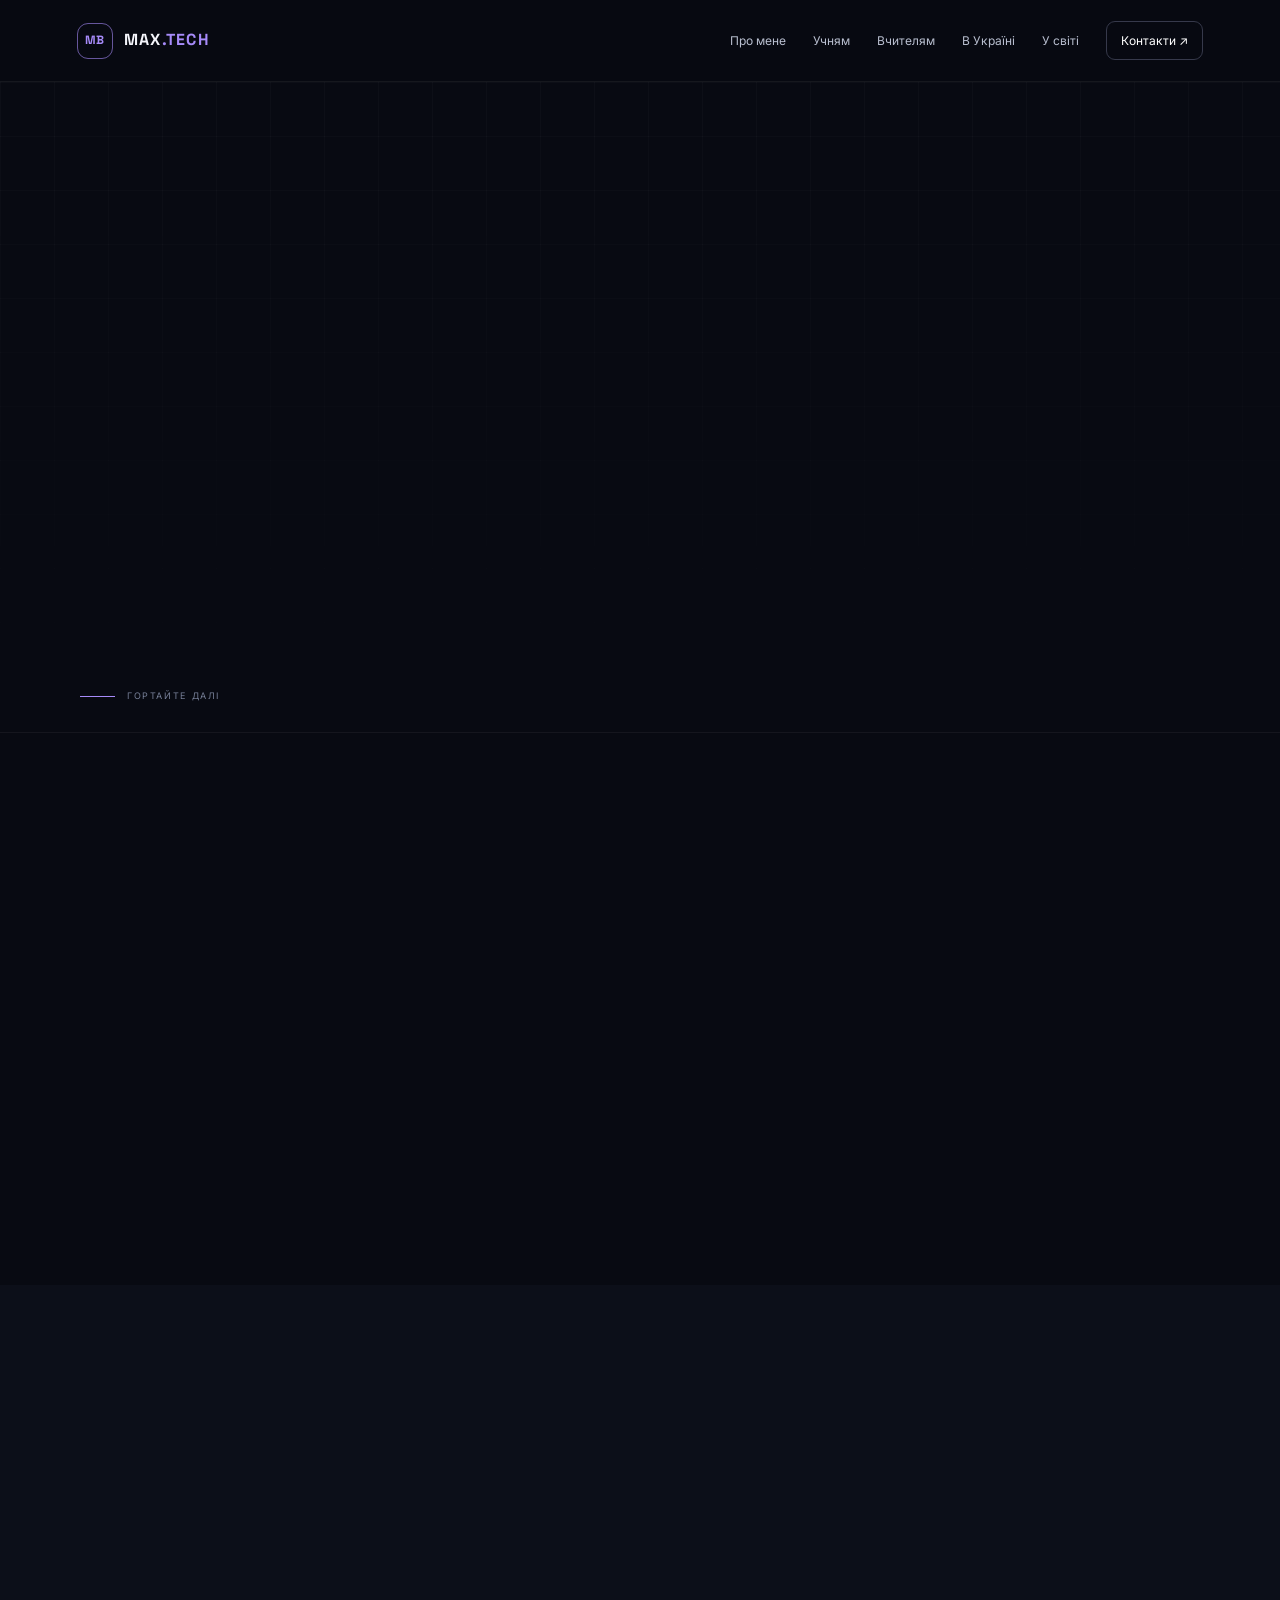
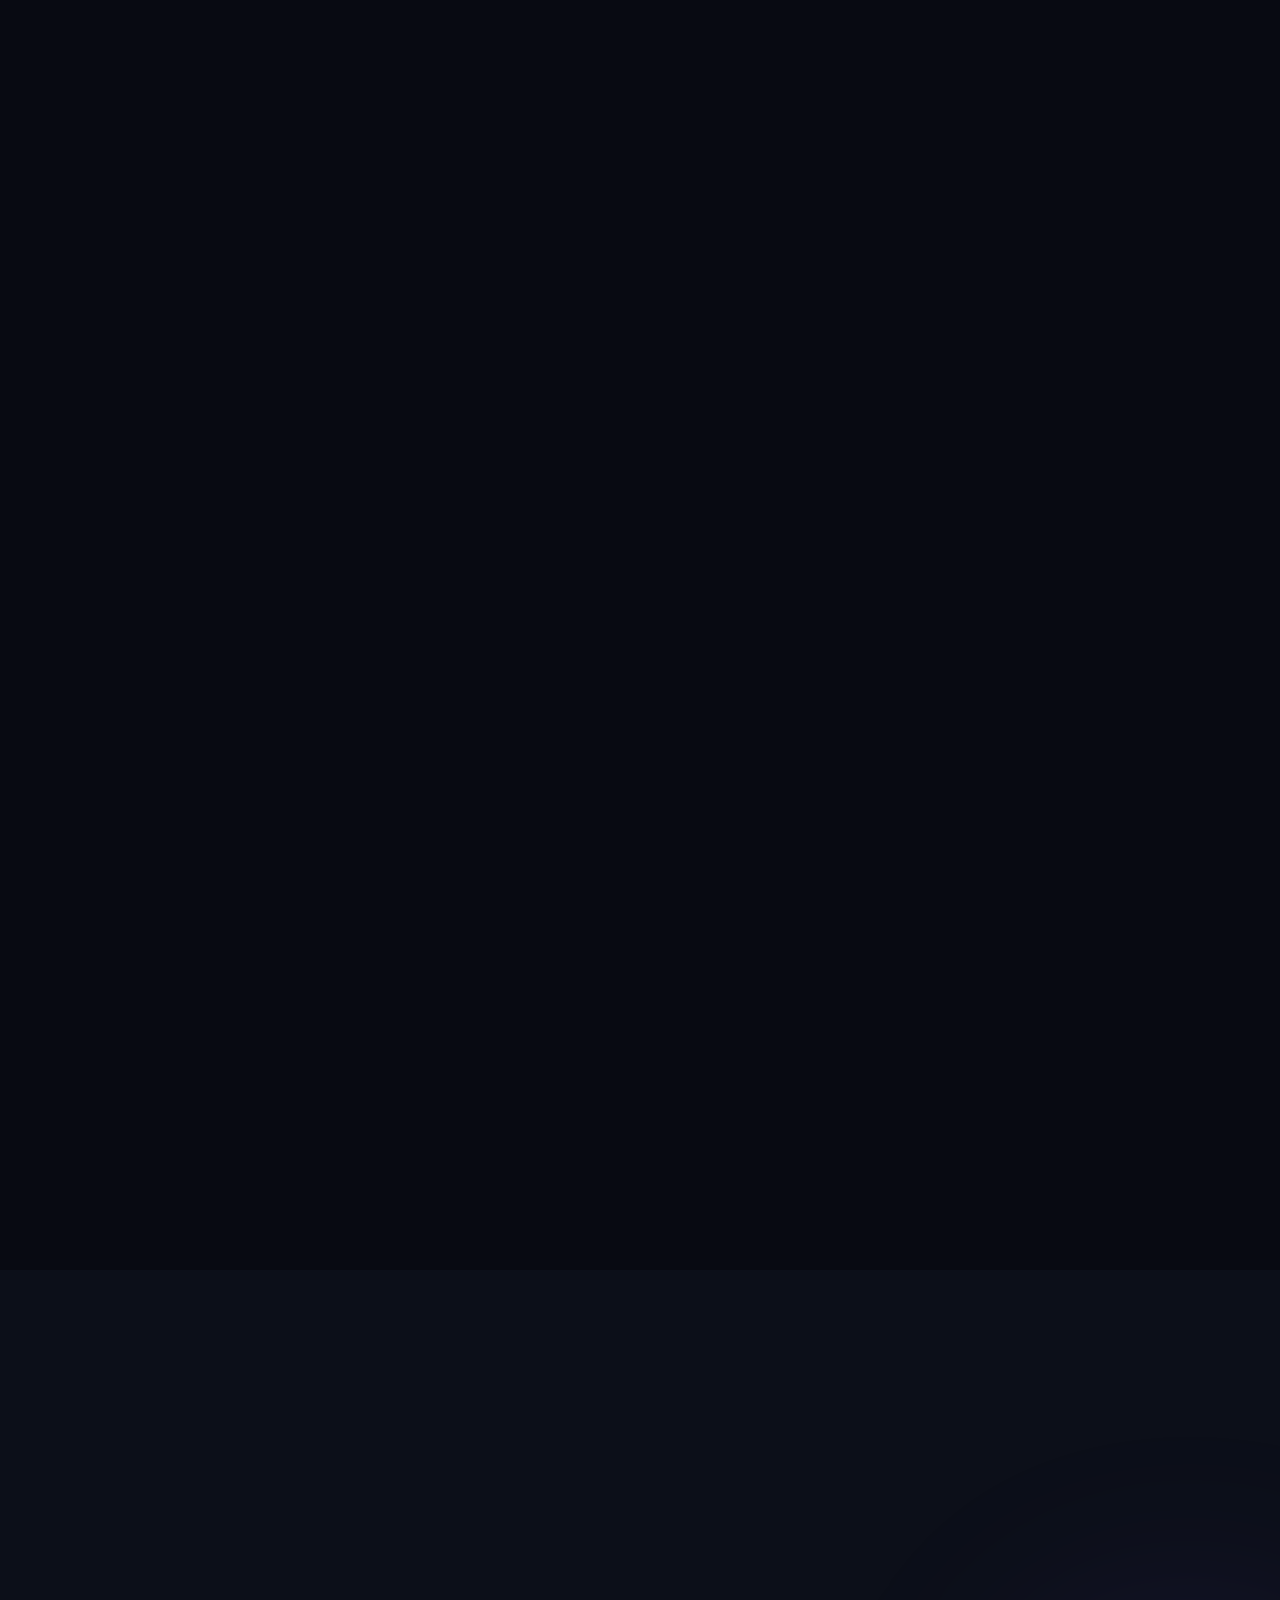
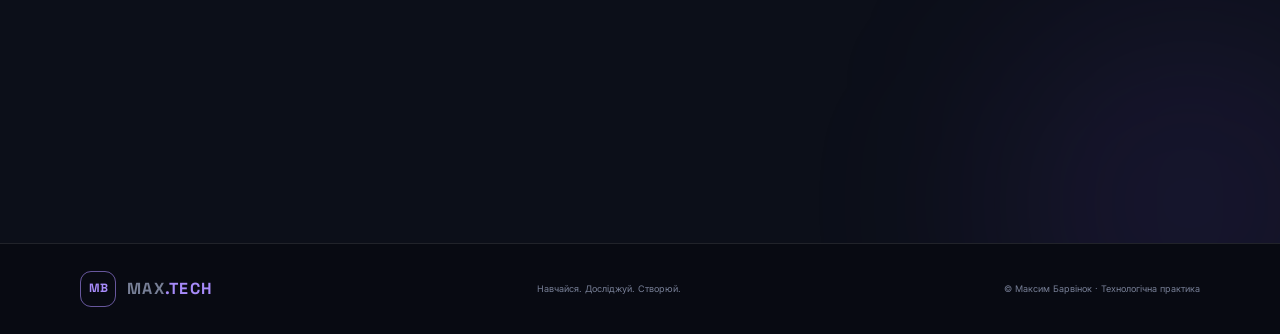
==== index.html @ 7bad707a "Add files via upload" ====
<!DOCTYPE html>
<html lang="uk">
<head>
  <meta charset="UTF-8">
  <meta name="viewport" content="width=device-width, initial-scale=1.0">
  <meta name="description" content="Освітній сайт Максима Барвінка — професійна освіта та комп'ютерні технології.">
  <title>Максим Барвінок — цифровий простір</title>
  <link rel="preconnect" href="https://fonts.googleapis.com">
  <link rel="preconnect" href="https://fonts.gstatic.com" crossorigin>
  <link href="https://fonts.googleapis.com/css2?family=Inter:wght@400;500;600;700;800&family=Space+Grotesk:wght@400;500;600;700&display=swap" rel="stylesheet">
  <link rel="stylesheet" href="style.css">
</head>
<body>
  <div class="progress" id="progress"></div>
  <header class="header">
    <a class="brand" href="#home" aria-label="На головну"><span class="brand-mark">MB</span><span>MAX<span class="accent">.TECH</span></span></a>
    <button class="menu-toggle" id="menuToggle" aria-label="Відкрити меню" aria-expanded="false"><span></span><span></span><span></span></button>
    <nav class="nav" id="nav">
      <a href="#about">Про мене</a><a href="#students">Учням</a><a href="#teachers">Вчителям</a><a href="#ukraine">В Україні</a><a href="#world">У світі</a><a href="#contacts" class="nav-cta">Контакти ↗</a>
    </nav>
  </header>

  <main>
    <section class="hero section" id="home">
      <div class="hero-grid"></div>
      <div class="hero-copy reveal">
        <div class="eyebrow"><span class="status-dot"></span> ОСВІТА · ТЕХНОЛОГІЇ · МАЙБУТНЄ</div>
        <h1>Привіт, я<br><span class="gradient-text">Максим Барвінок.</span></h1>
        <p class="hero-lead">Досліджую цифровий світ, комп’ютерні технології та можливості, які відкриває сучасна освіта.</p>
        <div class="hero-actions"><a class="button button-primary" href="#about">Познайомитись <span>↘</span></a><a class="button button-ghost" href="#resources">Освітні ресурси <span>↗</span></a></div>
        <div class="hero-meta"><span><b>01</b> Освітній простір</span><span><b>02</b> Технологічна практика</span></div>
      </div>
      <div class="hero-art reveal">
        <div class="orbit orbit-one"></div><div class="orbit orbit-two"></div>
        <div class="tech-card main-card"><div class="window-dots"><i></i><i></i><i></i><span>digital_world.exe</span></div><div class="code-lines"><p><span class="code-purple">const</span> future = {</p><p class="indent"><span class="code-blue">knowledge</span>: <span class="code-green">"always learning"</span>,</p><p class="indent"><span class="code-blue">creativity</span>: <span class="code-orange">true</span>,</p><p class="indent"><span class="code-blue">possibilities</span>: <span class="code-green">"unlimited"</span></p><p>};</p><p class="code-comment">// keep exploring_</p></div><div class="card-bottom"><span class="pulse"></span> SYSTEM ONLINE <span>v.2026</span></div></div>
        <div class="float-chip chip-top">⌘ <span>CREATE</span></div><div class="float-chip chip-bottom">0101 <span>LEARN</span></div><div class="glow-ball"></div>
      </div>
      <a class="scroll-note" href="#about"><span class="scroll-line"></span> ГОРТАЙТЕ ДАЛІ</a>
    </section>

    <section class="section about-section" id="about">
      <div class="section-label reveal"><span>01 / ПРО МЕНЕ</span><span class="label-line"></span></div>
      <div class="about-layout">
        <div class="about-title reveal"><h2>Технології — це<br><span class="muted">інструмент змін.</span></h2><p class="large-copy">Мене цікавить, як цифрові рішення допомагають людям навчатися, працювати та створювати нове.</p></div>
        <div class="about-content reveal"><p>Вітаю на моєму освітньому сайті! Я Максим Барвінок, студент напряму професійної освіти у сфері комп’ютерних технологій. Цей сайт створено як навчальний проєкт для технологічної практики.</p><p>Тут зібрано корисні матеріали з інформатики, цифрової грамотності, програмування та використання технологій в освіті. Сайт також є майданчиком для дослідження сучасних цифрових інструментів.</p>
          <div class="info-grid"><div class="info-box"><span class="info-icon">⌘</span><div><b>Напрям</b><small>Комп’ютерні технології</small></div></div><div class="info-box"><span class="info-icon">↗</span><div><b>Мета</b><small>Навчатися й ділитися знаннями</small></div></div></div>
        </div>
      </div>
    </section>

    <section class="section resources-section" id="students">
      <div class="section-label reveal"><span>02 / УЧНЯМ</span><span class="label-line"></span></div>
      <div class="section-heading reveal"><div><h2>Навчайся <span class="gradient-text">розумніше.</span></h2><p>Добірка напрямів, з яких варто почати знайомство з цифровим світом.</p></div><span class="section-index">LEARN / 01</span></div>
      <div class="card-grid">
        <article class="resource-card reveal"><div class="card-icon purple">⌨</div><span class="card-number">01</span><h3>Основи програмування</h3><p>Алгоритми, логіка та перші кроки у створенні програм. Почни з базових понять і практичних задач.</p><a href="https://scratch.mit.edu/" target="_blank" rel="noopener">Спробувати Scratch <span>↗</span></a></article>
        <article class="resource-card reveal"><div class="card-icon blue">◈</div><span class="card-number">02</span><h3>Цифрова грамотність</h3><p>Безпечна робота в інтернеті, пошук інформації, хмарні сервіси та відповідальне використання даних.</p><a href="https://www.digitalliteracy.gov/" target="_blank" rel="noopener">Вивчати основи <span>↗</span></a></article>
        <article class="resource-card reveal"><div class="card-icon green">▧</div><span class="card-number">03</span><h3>Веброзробка</h3><p>Створюй власні сторінки за допомогою HTML, CSS і JavaScript — від першого макета до інтерактивності.</p><a href="https://developer.mozilla.org/uk/docs/Learn" target="_blank" rel="noopener">Навчатися вебу <span>↗</span></a></article>
      </div>
    </section>

    <section class="section teacher-section" id="teachers">
      <div class="section-label reveal"><span>03 / ВЧИТЕЛЯМ</span><span class="label-line"></span></div>
      <div class="teacher-layout">
        <div class="teacher-copy reveal"><h2>Освіта, що<br><span class="gradient-text">надихає.</span></h2><p>Цифрові інструменти можуть зробити навчання наочнішим, інтерактивнішим і ближчим до потреб сучасних учнів.</p><a class="text-link" href="#resources">Перейти до ресурсів <span>↘</span></a></div>
        <div class="teacher-list reveal"><a class="teacher-item" href="https://classroom.google.com/" target="_blank" rel="noopener"><span class="list-symbol">01</span><span><b>Організація навчання</b><small>Цифрові класи, завдання та зворотний зв’язок</small></span><span class="arrow">↗</span></a><a class="teacher-item" href="https://wordwall.net/" target="_blank" rel="noopener"><span class="list-symbol">02</span><span><b>Інтерактивні вправи</b><small>Навчальні ігри, тести й повторення матеріалу</small></span><span class="arrow">↗</span></a><a class="teacher-item" href="https://www.canva.com/education/" target="_blank" rel="noopener"><span class="list-symbol">03</span><span><b>Візуальні матеріали</b><small>Презентації, схеми та навчальні плакати</small></span><span class="arrow">↗</span></a><a class="teacher-item" href="https://learningapps.org/" target="_blank" rel="noopener"><span class="list-symbol">04</span><span><b>Навчальні модулі</b><small>Конструктор інтерактивних завдань</small></span><span class="arrow">↗</span></a></div>
      </div>
    </section>

    <section class="section split-section" id="ukraine">
      <div class="section-label reveal"><span>04 / В УКРАЇНІ</span><span class="label-line"></span></div>
      <div class="split-layout"><div class="split-heading reveal"><span class="mini-tag">DIGITAL UKRAINE</span><h2>Українська освіта<br>у цифрову <span class="gradient-text">епоху.</span></h2></div><div class="split-copy reveal"><p>В Україні розвиваються цифрові освітні сервіси, онлайн-навчання та відкриті ресурси. Вони допомагають учням і вчителям отримувати знання незалежно від місця перебування.</p><a class="resource-link" href="https://osvita.diia.gov.ua/" target="_blank" rel="noopener"><span class="resource-link-icon">UA</span><span><b>Дія.Освіта</b><small>Безоплатні освітні серіали та курси</small></span><span class="arrow">↗</span></a><a class="resource-link" href="https://lms.e-school.net.ua/" target="_blank" rel="noopener"><span class="resource-link-icon">◎</span><span><b>Всеукраїнська школа онлайн</b><small>Навчальні матеріали для школярів</small></span><span class="arrow">↗</span></a></div></div>
    </section>

    <section class="section world-section" id="world">
      <div class="section-label reveal"><span>05 / У СВІТІ</span><span class="label-line"></span></div>
      <div class="section-heading reveal"><div><h2>Знання не мають <span class="gradient-text">кордонів.</span></h2><p>Міжнародні платформи для самостійного навчання й розвитку цифрових навичок.</p></div><span class="section-index">GLOBAL / 02</span></div>
      <div class="world-grid">
        <a class="world-card reveal" href="https://www.khanacademy.org/" target="_blank" rel="noopener"><span class="world-symbol">K</span><span class="world-type">ОСВІТНЯ ПЛАТФОРМА</span><h3>Khan Academy</h3><p>Безоплатні уроки з математики, природничих наук та інших дисциплін.</p><span class="world-arrow">↗</span></a>
        <a class="world-card reveal" href="https://www.freecodecamp.org/" target="_blank" rel="noopener"><span class="world-symbol">⌘</span><span class="world-type">ПРОГРАМУВАННЯ</span><h3>freeCodeCamp</h3><p>Практичні курси з веброзробки, програмування та роботи з даними.</p><span class="world-arrow">↗</span></a>
        <a class="world-card reveal" href="https://www.coursera.org/" target="_blank" rel="noopener"><span class="world-symbol">C</span><span class="world-type">ОНЛАЙН-КУРСИ</span><h3>Coursera</h3><p>Курси й навчальні програми від університетів та компаній.</p><span class="world-arrow">↗</span></a>
      </div>
    </section>

    <section class="section resources-extra" id="resources">
      <div class="section-label reveal"><span>06 / КОРИСНЕ</span><span class="label-line"></span></div>
      <div class="resource-banner reveal"><div><span class="mini-tag">YOUR NEXT STEP</span><h2>Найкращий час<br>навчитися нового — <span class="gradient-text">зараз.</span></h2><p>Обери ресурс, постав собі невелику мету й рухайся вперед крок за кроком.</p></div><div class="banner-orb"><span>∞</span></div></div>
      <div class="facts-row reveal"><div><span class="fact-big">01</span><p>Починай із малого: регулярна практика важливіша за ідеальний старт.</p></div><div><span class="fact-big">02</span><p>Перевіряй джерела інформації та дбай про безпеку своїх даних.</p></div><div><span class="fact-big">03</span><p>Створюй власні проєкти — так знання перетворюються на навички.</p></div></div>
    </section>

    <section class="contact-section section" id="contacts">
      <div class="contact-glow"></div><div class="section-label reveal"><span>07 / КОНТАКТИ</span><span class="label-line"></span></div>
      <div class="contact-layout reveal"><div><span class="mini-tag">LET'S CONNECT</span><h2>Є ідея?<br><span class="gradient-text">Почнімо.</span></h2><p>Цей сайт створено в межах технологічної практики як приклад освітнього цифрового проєкту.</p></div><div class="contact-panel"><span class="contact-avatar">MB</span><div><small>АВТОР САЙТУ</small><h3>Максим Барвінок</h3><p>Професійна освіта<br>(комп’ютерні технології)</p></div><a class="email-link" href="mailto:example@email.com">Написати автору ↗</a><small class="placeholder-note">Перед публікацією заміни example@email.com на свою пошту або прибери посилання.</small></div></div>
    </section>
  </main>

  <footer class="footer"><a class="brand" href="#home"><span class="brand-mark">MB</span><span>MAX<span class="accent">.TECH</span></span></a><p>Навчайся. Досліджуй. Створюй.</p><span>© <span id="year"></span> Максим Барвінок · Технологічна практика</span></footer>
  <button class="to-top" id="toTop" aria-label="На початок сторінки">↑</button>
  <script src="script.js"></script>
</body>
</html>
---- style.css ----
/* MAX.TECH — стилі освітнього сайту */
:root{--bg:#080a12;--panel:#10131f;--panel2:#141827;--text:#f4f5fb;--muted:#9ba2b8;--line:rgba(255,255,255,.1);--purple:#a78bfa;--blue:#67b7ff;--green:#73e4bf;--font:'Inter',sans-serif;--display:'Space Grotesk',sans-serif}
*{box-sizing:border-box}html{scroll-behavior:smooth;scroll-padding-top:90px}body{margin:0;background:var(--bg);color:var(--text);font-family:var(--font);line-height:1.65;overflow-x:hidden}a{color:inherit;text-decoration:none}button{font:inherit}.progress{height:3px;position:fixed;top:0;left:0;width:0;background:linear-gradient(90deg,var(--purple),var(--blue),var(--green));z-index:1000}.header{height:82px;position:sticky;top:0;z-index:100;background:rgba(8,10,18,.82);backdrop-filter:blur(18px);border-bottom:1px solid rgba(255,255,255,.06);display:flex;align-items:center;justify-content:space-between;padding:0 max(calc((100vw - 1180px)/2),6%)}.brand{display:flex;align-items:center;gap:11px;font-family:var(--display);font-size:16px;font-weight:700;letter-spacing:.08em}.brand-mark{display:grid;place-items:center;width:36px;height:36px;border:1px solid rgba(167,139,250,.6);border-radius:11px;color:var(--purple);font-size:12px;letter-spacing:0}.accent{color:var(--purple)}.nav{display:flex;align-items:center;gap:27px}.nav a{font-size:12px;color:#b9bfd0;transition:color .2s}.nav a:hover,.text-link:hover{color:var(--purple)}.nav .nav-cta{color:#fff;border:1px solid #36394b;border-radius:9px;padding:9px 14px}.menu-toggle{display:none;background:none;border:0}.section{position:relative;padding:112px max(calc((100vw - 1120px)/2),6%)}.hero{min-height:650px;display:grid;grid-template-columns:1.08fr .92fr;align-items:center;gap:35px;padding-top:90px;padding-bottom:105px;overflow:hidden}.hero-grid{position:absolute;inset:0;pointer-events:none;background-image:linear-gradient(rgba(255,255,255,.025) 1px,transparent 1px),linear-gradient(90deg,rgba(255,255,255,.025) 1px,transparent 1px);background-size:54px 54px;mask-image:linear-gradient(to bottom,black,transparent 95%)}.hero-copy,.hero-art{position:relative;z-index:1}.eyebrow,.mini-tag{font-size:10px;letter-spacing:.16em;font-weight:700;color:#b7a5ff}.eyebrow{display:flex;align-items:center;gap:10px}.status-dot,.pulse{width:7px;height:7px;border-radius:50%;background:var(--green);box-shadow:0 0 14px #73e4bf;display:inline-block}.hero h1{font-family:var(--display);font-size:clamp(42px,5.1vw,69px);letter-spacing:-.055em;line-height:1.08;margin:24px 0}.gradient-text{background:linear-gradient(100deg,#c4b5fd 5%,#80c9ff 57%,#7ce9c2);-webkit-background-clip:text;background-clip:text;color:transparent}.hero-lead{max-width:520px;color:var(--muted);font-size:16px;line-height:1.9}.hero-actions{display:flex;gap:12px;flex-wrap:wrap;margin-top:30px}.button{display:inline-flex;gap:20px;align-items:center;padding:13px 17px;border-radius:10px;font-size:12px;font-weight:700;transition:transform .25s,background .25s}.button:hover{transform:translateY(-3px)}.button-primary{background:#b5a1ff;color:#0c0d16}.button-ghost{border:1px solid #33384b;color:#e4e6f0}.hero-meta{display:flex;gap:26px;margin-top:48px;color:#858da4;font-size:10px;letter-spacing:.04em}.hero-meta b{color:#fff;margin-right:8px}.hero-art{height:400px;display:grid;place-items:center}.orbit{position:absolute;border:1px solid rgba(167,139,250,.16);border-radius:50%;aspect-ratio:1;animation:rotate 28s linear infinite}.orbit-one{width:370px}.orbit-two{width:285px;border-color:rgba(103,183,255,.2);animation-direction:reverse}.orbit:before{content:"";position:absolute;top:14%;left:10px;width:7px;height:7px;border-radius:50%;background:var(--blue);box-shadow:0 0 18px var(--blue)}.main-card{width:min(100%,380px);background:rgba(16,19,31,.94);border:1px solid #303349;border-radius:15px;box-shadow:0 25px 90px #0009;position:relative;z-index:2;overflow:hidden;transform:rotate(-2deg);animation:float 6s ease-in-out infinite}.window-dots{height:43px;display:flex;align-items:center;gap:6px;padding:0 15px;border-bottom:1px solid var(--line);color:#777f98;font-size:10px}.window-dots i{width:7px;height:7px;background:#ef798a;border-radius:50%}.window-dots i:nth-child(2){background:#eec16d}.window-dots i:nth-child(3){background:#72d9ae}.window-dots span{margin-left:10px}.code-lines{padding:22px 25px 18px;font:12px/2 'Space Grotesk',monospace;color:#e4e7f4}.code-lines p{margin:0}.indent{padding-left:20px}.code-purple{color:#c4a5ff}.code-blue{color:#8cc9ff}.code-green{color:#7de7c3}.code-orange{color:#f5c27b}.code-comment{color:#6d7891!important;margin-top:10px!important}.card-bottom{border-top:1px solid var(--line);padding:12px 17px;color:#7e8ba5;font:9px 'Space Grotesk',monospace;letter-spacing:.12em;display:flex;align-items:center;gap:8px}.card-bottom span:last-child{margin-left:auto}.float-chip{position:absolute;z-index:3;background:#171b2b;border:1px solid #373c55;border-radius:10px;padding:11px 14px;font:12px 'Space Grotesk';box-shadow:0 15px 40px #0006;animation:float 5s ease-in-out infinite}.float-chip span{font-size:9px;color:#aab2ca;margin-left:5px;letter-spacing:.1em}.chip-top{top:45px;right:2px;color:var(--purple)}.chip-bottom{bottom:52px;left:2px;color:var(--green);animation-delay:-2s}.glow-ball{position:absolute;width:160px;height:160px;border-radius:50%;background:#7959ef30;filter:blur(65px)}.scroll-note{position:absolute;bottom:28px;left:max(calc((100vw - 1120px)/2),6%);font-size:9px;letter-spacing:.18em;color:#778098;display:flex;align-items:center;gap:12px}.scroll-line{height:1px;width:35px;background:var(--purple)}.section-label{display:flex;align-items:center;gap:18px;font:10px 'Space Grotesk';letter-spacing:.15em;color:#858da5;margin-bottom:48px}.label-line{height:1px;flex:1;background:var(--line)}.about-section{border-top:1px solid rgba(255,255,255,.05)}.about-layout{display:grid;grid-template-columns:1fr 1fr;gap:80px}.section h2{font:600 clamp(32px,4vw,49px)/1.18 var(--display);letter-spacing:-.045em;margin:0}.muted{color:#68718a}.large-copy{font-size:16px;color:#c0c5d5;max-width:410px;margin-top:27px;line-height:1.9}.about-content>p,.split-copy>p{font-size:13px;color:var(--muted);line-height:2;margin:0 0 17px}.info-grid{display:grid;grid-template-columns:1fr 1fr;gap:12px;margin-top:27px}.info-box{display:flex;align-items:center;gap:12px;padding:14px;background:var(--panel);border:1px solid var(--line);border-radius:12px}.info-icon{font-size:20px;color:var(--purple)}.info-box b,.info-box small{display:block}.info-box b{font-size:11px}.info-box small{font-size:9px;color:var(--muted);margin-top:4px}.resources-section{background:#0c0f19}.section-heading{display:flex;align-items:end;justify-content:space-between;gap:25px;margin-bottom:37px}.section-heading p{color:var(--muted);font-size:13px;margin:15px 0 0}.section-index{font:10px 'Space Grotesk';letter-spacing:.12em;color:#727c96;padding-bottom:7px}.card-grid{display:grid;grid-template-columns:repeat(3,1fr);gap:15px}.resource-card{position:relative;min-height:280px;padding:25px 23px;background:linear-gradient(145deg,#141827,#0f121d);border:1px solid #242a3d;border-radius:15px;transition:transform .3s,border-color .3s;overflow:hidden}.resource-card:hover,.world-card:hover{transform:translateY(-6px);border-color:#6654a5}.card-icon{width:42px;height:42px;border-radius:12px;display:grid;place-items:center;font-size:21px;background:#a78bfa19}.card-icon.purple{color:var(--purple)}.card-icon.blue{color:var(--blue);background:#67b7ff17}.card-icon.green{color:var(--green);background:#73e4bf17}.card-number{position:absolute;top:31px;right:23px;font:10px 'Space Grotesk';color:#59627a}.resource-card h3{font:600 17px var(--display);margin:27px 0 10px}.resource-card p,.world-card p{color:var(--muted);font-size:11px;line-height:1.9}.resource-card>a{display:inline-flex;gap:15px;margin-top:10px;font-size:10px;font-weight:700;color:#c5b7ff}.teacher-layout{display:grid;grid-template-columns:.85fr 1.15fr;gap:85px}.teacher-copy>p{max-width:350px;color:var(--muted);font-size:13px;line-height:2;margin:22px 0}.text-link{font-size:11px;color:#c8baff;font-weight:700;display:inline-flex;gap:15px}.teacher-list{border-top:1px solid var(--line)}.teacher-item{display:flex;align-items:center;gap:16px;padding:19px 4px;border-bottom:1px solid var(--line);transition:padding .25s}.teacher-item:hover{padding-left:12px}.list-symbol{font:11px 'Space Grotesk';color:#777f98}.teacher-item>span:nth-child(2){flex:1}.teacher-item b,.teacher-item small{display:block}.teacher-item b{font-size:12px;font-weight:600}.teacher-item small{font-size:10px;color:var(--muted);margin-top:4px}.arrow{color:#b9a5ff;font-size:18px}.split-section{background:#0c0f19}.split-layout{display:grid;grid-template-columns:1fr 1fr;gap:75px}.mini-tag{display:inline-block;border:1px solid #39304f;background:#a78bfa0d;padding:7px 10px;border-radius:5px;font-size:9px}.split-heading h2{margin-top:22px}.split-copy>p{margin-top:0}.resource-link{display:flex;align-items:center;gap:14px;padding:15px 0;border-bottom:1px solid var(--line)}.resource-link-icon{width:38px;height:38px;border:1px solid #353a4e;border-radius:10px;display:grid;place-items:center;color:var(--green);font:12px 'Space Grotesk'}.resource-link>span:nth-child(2){flex:1}.resource-link b,.resource-link small{display:block}.resource-link b{font-size:11px}.resource-link small{font-size:10px;color:var(--muted);margin-top:3px}.world-grid{display:grid;grid-template-columns:repeat(3,1fr);gap:15px}.world-card{position:relative;display:block;padding:24px;background:var(--panel);border:1px solid #252a3c;border-radius:14px;min-height:245px;transition:transform .3s,border-color .3s}.world-symbol{display:grid;place-items:center;width:42px;height:42px;background:#a78bfa18;color:#c5b7ff;border-radius:12px;font:600 20px var(--display);margin-bottom:23px}.world-type{font-size:8px;letter-spacing:.13em;color:#838da8}.world-card h3{font:600 18px var(--display);margin:8px 0}.world-card p{max-width:250px}.world-arrow{position:absolute;right:22px;bottom:20px;color:var(--purple)}.resources-extra{padding-top:75px}.resource-banner{position:relative;display:flex;align-items:center;justify-content:space-between;gap:30px;overflow:hidden;padding:48px;background:linear-gradient(115deg,#18172b,#101827 70%);border:1px solid #33304b;border-radius:20px}.resource-banner h2{margin:20px 0 14px}.resource-banner p{font-size:12px;color:var(--muted);max-width:460px}.banner-orb{flex:0 0 170px;width:170px;height:170px;border:1px solid #6559a5;border-radius:50%;display:grid;place-items:center;box-shadow:0 0 70px #8b5cf62b,inset 0 0 45px #8b5cf625;position:relative}.banner-orb:before,.banner-orb:after{content:"";position:absolute;inset:17px;border:1px solid #4d6c9b;border-radius:50%;transform:rotate(35deg) scaleX(1.3)}.banner-orb:after{transform:rotate(-35deg) scaleX(1.3)}.banner-orb span{font:70px var(--display);color:#b8a7ff}.facts-row{display:grid;grid-template-columns:repeat(3,1fr);gap:25px;margin-top:35px}.facts-row>div{border-top:1px solid var(--line);padding-top:17px}.fact-big{font:23px var(--display);color:#a99bdf}.facts-row p{font-size:11px;color:var(--muted);line-height:1.9}.contact-section{overflow:hidden;background:#0c0f19}.contact-glow{position:absolute;width:380px;height:380px;border-radius:50%;background:#7452df1c;filter:blur(100px);right:-100px;bottom:-150px}.contact-layout{display:grid;grid-template-columns:1fr .8fr;gap:90px;align-items:center}.contact-layout h2{font-size:clamp(43px,5vw,65px);margin:20px 0}.contact-layout>div:first-child>p{font-size:13px;color:var(--muted);max-width:370px;line-height:2}.contact-panel{position:relative;z-index:1;background:#131725;border:1px solid #2c3144;border-radius:16px;padding:25px;display:grid;grid-template-columns:55px 1fr;gap:15px}.contact-avatar{width:52px;height:52px;border-radius:15px;background:linear-gradient(135deg,#c4b5fd,#6fbaff);color:#111321;display:grid;place-items:center;font:700 14px var(--display)}.contact-panel small{font-size:8px;letter-spacing:.13em;color:#8992aa}.contact-panel h3{font:600 17px var(--display);margin:5px 0}.contact-panel p{font-size:10px;color:var(--muted);margin:0;line-height:1.8}.email-link{grid-column:1/-1;display:block;padding:12px;background:#b7a4ff;color:#111321;text-align:center;border-radius:8px;font-size:11px;font-weight:700;margin-top:8px}.placeholder-note{grid-column:1/-1;letter-spacing:0!important;line-height:1.7;color:#828ba2!important}.footer{display:flex;align-items:center;justify-content:space-between;gap:20px;padding:27px max(calc((100vw - 1120px)/2),6%);border-top:1px solid var(--line);font-size:9px;color:#777f96}.footer p{margin:0}.to-top{position:fixed;right:22px;bottom:22px;width:40px;height:40px;border:1px solid #3c3f57;border-radius:12px;background:#171b2b;color:#fff;font-size:20px;cursor:pointer;opacity:0;pointer-events:none;transform:translateY(10px);transition:.25s;z-index:50}.to-top.visible{opacity:1;pointer-events:auto;transform:translateY(0)}.reveal{opacity:0;transform:translateY(22px);transition:opacity .7s ease,transform .7s ease}.reveal.visible{opacity:1;transform:translateY(0)}@keyframes rotate{to{transform:rotate(360deg)}}@keyframes float{0%,100%{translate:0 0}50%{translate:0 -10px}}
@media(max-width:900px){.nav{gap:14px}.nav a{font-size:10px}.section{padding-top:85px;padding-bottom:85px}.hero{min-height:600px;gap:10px}.hero-art{transform:scale(.9)}.about-layout,.split-layout{gap:40px}.teacher-layout{gap:45px}.contact-layout{gap:40px}.resource-banner{padding:35px}.banner-orb{flex-basis:130px;width:130px;height:130px}}
@media(max-width:700px){.header{height:70px;padding:0 5%}.menu-toggle{display:flex;flex-direction:column;gap:5px;padding:10px}.menu-toggle span{width:22px;height:2px;background:#fff;display:block}.nav{position:absolute;top:69px;left:0;right:0;padding:20px 6%;display:none;flex-direction:column;align-items:stretch;background:#0c0f19;border-bottom:1px solid var(--line);gap:0}.nav.open{display:flex}.nav a{font-size:13px;padding:12px 0}.nav .nav-cta{padding:10px 12px;margin-top:8px;text-align:center}.section{padding:70px 6%}.hero{display:block;padding-top:75px;padding-bottom:100px}.hero h1{font-size:clamp(43px,11vw,61px)}.hero-lead{font-size:14px}.hero-meta{margin-top:30px;gap:15px;flex-wrap:wrap}.hero-art{height:340px;margin-top:25px;transform:scale(.92)}.orbit-one{width:310px}.orbit-two{width:240px}.main-card{max-width:340px}.scroll-note{left:6%;bottom:28px}.section-label{margin-bottom:32px}.about-layout,.teacher-layout,.split-layout,.contact-layout{grid-template-columns:1fr;gap:32px}.section h2{font-size:35px}.large-copy{font-size:14px;margin-top:18px}.info-grid{grid-template-columns:1fr}.section-heading{align-items:start;flex-direction:column;gap:12px}.section-heading h2{font-size:34px}.section-index{display:none}.card-grid,.world-grid{grid-template-columns:1fr}.resource-card{min-height:auto;padding:22px}.resource-card h3{margin-top:20px}.teacher-layout{gap:30px}.teacher-item{gap:12px}.split-heading h2{font-size:34px}.resource-banner{padding:28px;display:block}.resource-banner h2{font-size:32px}.banner-orb{width:105px;height:105px;margin:30px auto 0}.banner-orb span{font-size:50px}.facts-row{grid-template-columns:1fr;gap:10px}.facts-row>div{display:grid;grid-template-columns:45px 1fr;gap:10px;align-items:start}.facts-row p{margin:0}.contact-layout h2{font-size:48px}.footer{padding:25px 6%;align-items:flex-start;flex-direction:column;gap:12px}.contact-panel{padding:19px}.world-card{min-height:210px}}
@media(prefers-reduced-motion:reduce){*,*::before,*::after{scroll-behavior:auto!important;animation-duration:.01ms!important;animation-iteration-count:1!important;transition-duration:.01ms!important}.reveal{opacity:1;transform:none}}
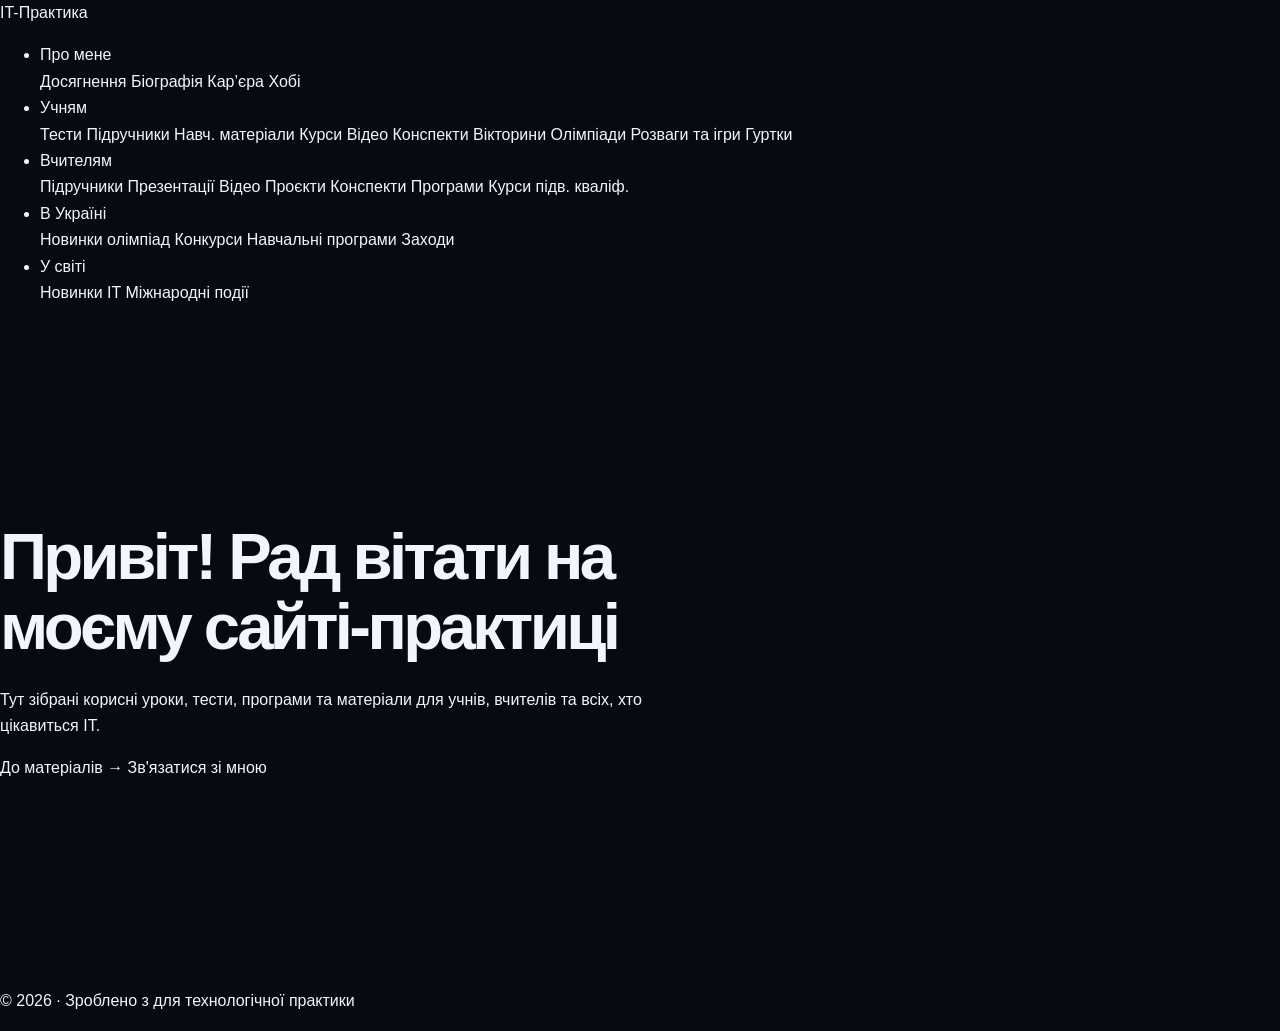
==== commit c1ccfd80: "index.html" ====
--- a/index.html
+++ b/index.html
@@ -1,100 +1,104 @@
 <!DOCTYPE html>
 <html lang="uk">
 <head>
-  <meta charset="UTF-8">
-  <meta name="viewport" content="width=device-width, initial-scale=1.0">
-  <meta name="description" content="Освітній сайт Максима Барвінка — професійна освіта та комп'ютерні технології.">
-  <title>Максим Барвінок — цифровий простір</title>
-  <link rel="preconnect" href="https://fonts.googleapis.com">
-  <link rel="preconnect" href="https://fonts.gstatic.com" crossorigin>
-  <link href="https://fonts.googleapis.com/css2?family=Inter:wght@400;500;600;700;800&family=Space+Grotesk:wght@400;500;600;700&display=swap" rel="stylesheet">
-  <link rel="stylesheet" href="style.css">
+    <meta charset="UTF-8">
+    <meta name="viewport" content="width=device-width, initial-scale=1.0">
+    <title>Персональний сайт-практика</title>
+    <link rel="stylesheet" href="style.css">
+    <!-- Підключення іконок FontAwesome -->
+    <link rel="stylesheet" href="https://cloudflare.com">
 </head>
 <body>
-  <div class="progress" id="progress"></div>
-  <header class="header">
-    <a class="brand" href="#home" aria-label="На головну"><span class="brand-mark">MB</span><span>MAX<span class="accent">.TECH</span></span></a>
-    <button class="menu-toggle" id="menuToggle" aria-label="Відкрити меню" aria-expanded="false"><span></span><span></span><span></span></button>
-    <nav class="nav" id="nav">
-      <a href="#about">Про мене</a><a href="#students">Учням</a><a href="#teachers">Вчителям</a><a href="#ukraine">В Україні</a><a href="#world">У світі</a><a href="#contacts" class="nav-cta">Контакти ↗</a>
-    </nav>
-  </header>
 
-  <main>
-    <section class="hero section" id="home">
-      <div class="hero-grid"></div>
-      <div class="hero-copy reveal">
-        <div class="eyebrow"><span class="status-dot"></span> ОСВІТА · ТЕХНОЛОГІЇ · МАЙБУТНЄ</div>
-        <h1>Привіт, я<br><span class="gradient-text">Максим Барвінок.</span></h1>
-        <p class="hero-lead">Досліджую цифровий світ, комп’ютерні технології та можливості, які відкриває сучасна освіта.</p>
-        <div class="hero-actions"><a class="button button-primary" href="#about">Познайомитись <span>↘</span></a><a class="button button-ghost" href="#resources">Освітні ресурси <span>↗</span></a></div>
-        <div class="hero-meta"><span><b>01</b> Освітній простір</span><span><b>02</b> Технологічна практика</span></div>
-      </div>
-      <div class="hero-art reveal">
-        <div class="orbit orbit-one"></div><div class="orbit orbit-two"></div>
-        <div class="tech-card main-card"><div class="window-dots"><i></i><i></i><i></i><span>digital_world.exe</span></div><div class="code-lines"><p><span class="code-purple">const</span> future = {</p><p class="indent"><span class="code-blue">knowledge</span>: <span class="code-green">"always learning"</span>,</p><p class="indent"><span class="code-blue">creativity</span>: <span class="code-orange">true</span>,</p><p class="indent"><span class="code-blue">possibilities</span>: <span class="code-green">"unlimited"</span></p><p>};</p><p class="code-comment">// keep exploring_</p></div><div class="card-bottom"><span class="pulse"></span> SYSTEM ONLINE <span>v.2026</span></div></div>
-        <div class="float-chip chip-top">⌘ <span>CREATE</span></div><div class="float-chip chip-bottom">0101 <span>LEARN</span></div><div class="glow-ball"></div>
-      </div>
-      <a class="scroll-note" href="#about"><span class="scroll-line"></span> ГОРТАЙТЕ ДАЛІ</a>
-    </section>
+    <!-- Навігація (Головне меню) -->
+    <header>
+        <nav class="navbar">
+            <div class="logo">
+                <a href="#"><i class="fa-solid fa-code"></i> IT-Практика</a>
+            </div>
+            
+            <ul class="nav-links">
+                <!-- 1. ПРО МЕНЕ -->
+                <li class="dropdown">
+                    <a href="#about" class="dropbtn">Про мене <i class="fa-solid fa-chevron-down"></i></a>
+                    <div class="dropdown-content">
+                        <a href="#"><i class="fa-solid fa-trophy"></i> Досягнення</a>
+                        <a href="#"><i class="fa-solid fa-book-open"></i> Біографія</a>
+                        <a href="#"><i class="fa-solid fa-briefcase"></i> Кар’єра</a>
+                        <a href="#"><i class="fa-solid fa-gamepad"></i> Хобі</a>
+                    </div>
+                </li>
 
-    <section class="section about-section" id="about">
-      <div class="section-label reveal"><span>01 / ПРО МЕНЕ</span><span class="label-line"></span></div>
-      <div class="about-layout">
-        <div class="about-title reveal"><h2>Технології — це<br><span class="muted">інструмент змін.</span></h2><p class="large-copy">Мене цікавить, як цифрові рішення допомагають людям навчатися, працювати та створювати нове.</p></div>
-        <div class="about-content reveal"><p>Вітаю на моєму освітньому сайті! Я Максим Барвінок, студент напряму професійної освіти у сфері комп’ютерних технологій. Цей сайт створено як навчальний проєкт для технологічної практики.</p><p>Тут зібрано корисні матеріали з інформатики, цифрової грамотності, програмування та використання технологій в освіті. Сайт також є майданчиком для дослідження сучасних цифрових інструментів.</p>
-          <div class="info-grid"><div class="info-box"><span class="info-icon">⌘</span><div><b>Напрям</b><small>Комп’ютерні технології</small></div></div><div class="info-box"><span class="info-icon">↗</span><div><b>Мета</b><small>Навчатися й ділитися знаннями</small></div></div></div>
+                <!-- 2. УЧНЯМ -->
+                <li class="dropdown">
+                    <a href="#students" class="dropbtn">Учням <i class="fa-solid fa-chevron-down"></i></a>
+                    <div class="dropdown-content">
+                        <a href="#"><i class="fa-solid fa-file-pen"></i> Тести</a>
+                        <a href="#"><i class="fa-solid fa-book"></i> Підручники</a>
+                        <a href="#"><i class="fa-solid fa-folder-open"></i> Навч. матеріали</a>
+                        <a href="#"><i class="fa-solid fa-graduation-cap"></i> Курси</a>
+                        <a href="#"><i class="fa-solid fa-video"></i> Відео</a>
+                        <a href="#"><i class="fa-solid fa-note-sticky"></i> Конспекти</a>
+                        <a href="#"><i class="fa-solid fa-lightbulb"></i> Вікторини</a>
+                        <a href="#"><i class="fa-solid fa-medal"></i> Олімпіади</a>
+                        <a href="#"><i class="fa-solid fa-face-smile"></i> Розваги та ігри</a>
+                        <a href="#"><i class="fa-solid fa-users"></i> Гуртки</a>
+                    </div>
+                </li>
+
+                <!-- 3. ВЧИТЕЛЯМ -->
+                <li class="dropdown">
+                    <a href="#teachers" class="dropbtn">Вчителям <i class="fa-solid fa-chevron-down"></i></a>
+                    <div class="dropdown-content">
+                        <a href="#"><i class="fa-solid fa-book"></i> Підручники</a>
+                        <a href="#"><i class="fa-solid fa-chalkboard-user"></i> Презентації</a>
+                        <a href="#"><i class="fa-solid fa-video"></i> Відео</a>
+                        <a href="#"><i class="fa-solid fa-diagram-project"></i> Проєкти</a>
+                        <a href="#"><i class="fa-solid fa-file-lines"></i> Конспекти</a>
+                        <a href="#"><i class="fa-solid fa-scroll"></i> Програми</a>
+                        <a href="#"><i class="fa-solid fa-certificate"></i> Курси підв. кваліф.</a>
+                    </div>
+                </li>
+
+                <!-- 4. В УКРАЇНІ -->
+                <li class="dropdown">
+                    <a href="#ukraine" class="dropbtn">В Україні <i class="fa-solid fa-chevron-down"></i></a>
+                    <div class="dropdown-content">
+                        <a href="#"><i class="fa-solid fa-newspaper"></i> Новинки олімпіад</a>
+                        <a href="#"><i class="fa-solid fa-star"></i> Конкурси</a>
+                        <a href="#"><i class="fa-solid fa-list-check"></i> Навчальні програми</a>
+                        <a href="#"><i class="fa-solid fa-calendar-days"></i> Заходи</a>
+                    </div>
+                </li>
+
+                <!-- 5. У СВІТІ -->
+                <li class="dropdown">
+                    <a href="#world" class="dropbtn">У світі <i class="fa-solid fa-chevron-down"></i></a>
+                    <div class="dropdown-content">
+                        <a href="#"><i class="fa-solid fa-earth-americas"></i> Новинки IT</a>
+                        <a href="#"><i class="fa-solid fa-globe"></i> Міжнародні події</a>
+                    </div>
+                </li>
+            </ul>
+        </nav>
+    </header>
+
+    <!-- Головний контент сайту (Hero Section) -->
+    <main class="hero">
+        <div class="hero-container">
+            <h1>Привіт! Рад вітати на моєму сайті-практиці</h1>
+            <p>Тут зібрані корисні уроки, тести, програми та матеріали для учнів, вчителів та всіх, хто цікавиться IT.</p>
+            <div class="hero-buttons">
+                <a href="#" class="btn btn-primary">До матеріалів →</a>
+                <a href="#" class="btn btn-secondary">Зв'язатися зі мною</a>
+            </div>
         </div>
-      </div>
-    </section>
+    </main>
 
-    <section class="section resources-section" id="students">
-      <div class="section-label reveal"><span>02 / УЧНЯМ</span><span class="label-line"></span></div>
-      <div class="section-heading reveal"><div><h2>Навчайся <span class="gradient-text">розумніше.</span></h2><p>Добірка напрямів, з яких варто почати знайомство з цифровим світом.</p></div><span class="section-index">LEARN / 01</span></div>
-      <div class="card-grid">
-        <article class="resource-card reveal"><div class="card-icon purple">⌨</div><span class="card-number">01</span><h3>Основи програмування</h3><p>Алгоритми, логіка та перші кроки у створенні програм. Почни з базових понять і практичних задач.</p><a href="https://scratch.mit.edu/" target="_blank" rel="noopener">Спробувати Scratch <span>↗</span></a></article>
-        <article class="resource-card reveal"><div class="card-icon blue">◈</div><span class="card-number">02</span><h3>Цифрова грамотність</h3><p>Безпечна робота в інтернеті, пошук інформації, хмарні сервіси та відповідальне використання даних.</p><a href="https://www.digitalliteracy.gov/" target="_blank" rel="noopener">Вивчати основи <span>↗</span></a></article>
-        <article class="resource-card reveal"><div class="card-icon green">▧</div><span class="card-number">03</span><h3>Веброзробка</h3><p>Створюй власні сторінки за допомогою HTML, CSS і JavaScript — від першого макета до інтерактивності.</p><a href="https://developer.mozilla.org/uk/docs/Learn" target="_blank" rel="noopener">Навчатися вебу <span>↗</span></a></article>
-      </div>
-    </section>
+    <!-- Підвал (Footer) -->
+    <footer>
+        <p>&copy; 2026 · Зроблено з <i class="fa-solid fa-heart" style="color: #ff4a5a;"></i> для технологічної практики</p>
+    </footer>
 
-    <section class="section teacher-section" id="teachers">
-      <div class="section-label reveal"><span>03 / ВЧИТЕЛЯМ</span><span class="label-line"></span></div>
-      <div class="teacher-layout">
-        <div class="teacher-copy reveal"><h2>Освіта, що<br><span class="gradient-text">надихає.</span></h2><p>Цифрові інструменти можуть зробити навчання наочнішим, інтерактивнішим і ближчим до потреб сучасних учнів.</p><a class="text-link" href="#resources">Перейти до ресурсів <span>↘</span></a></div>
-        <div class="teacher-list reveal"><a class="teacher-item" href="https://classroom.google.com/" target="_blank" rel="noopener"><span class="list-symbol">01</span><span><b>Організація навчання</b><small>Цифрові класи, завдання та зворотний зв’язок</small></span><span class="arrow">↗</span></a><a class="teacher-item" href="https://wordwall.net/" target="_blank" rel="noopener"><span class="list-symbol">02</span><span><b>Інтерактивні вправи</b><small>Навчальні ігри, тести й повторення матеріалу</small></span><span class="arrow">↗</span></a><a class="teacher-item" href="https://www.canva.com/education/" target="_blank" rel="noopener"><span class="list-symbol">03</span><span><b>Візуальні матеріали</b><small>Презентації, схеми та навчальні плакати</small></span><span class="arrow">↗</span></a><a class="teacher-item" href="https://learningapps.org/" target="_blank" rel="noopener"><span class="list-symbol">04</span><span><b>Навчальні модулі</b><small>Конструктор інтерактивних завдань</small></span><span class="arrow">↗</span></a></div>
-      </div>
-    </section>
-
-    <section class="section split-section" id="ukraine">
-      <div class="section-label reveal"><span>04 / В УКРАЇНІ</span><span class="label-line"></span></div>
-      <div class="split-layout"><div class="split-heading reveal"><span class="mini-tag">DIGITAL UKRAINE</span><h2>Українська освіта<br>у цифрову <span class="gradient-text">епоху.</span></h2></div><div class="split-copy reveal"><p>В Україні розвиваються цифрові освітні сервіси, онлайн-навчання та відкриті ресурси. Вони допомагають учням і вчителям отримувати знання незалежно від місця перебування.</p><a class="resource-link" href="https://osvita.diia.gov.ua/" target="_blank" rel="noopener"><span class="resource-link-icon">UA</span><span><b>Дія.Освіта</b><small>Безоплатні освітні серіали та курси</small></span><span class="arrow">↗</span></a><a class="resource-link" href="https://lms.e-school.net.ua/" target="_blank" rel="noopener"><span class="resource-link-icon">◎</span><span><b>Всеукраїнська школа онлайн</b><small>Навчальні матеріали для школярів</small></span><span class="arrow">↗</span></a></div></div>
-    </section>
-
-    <section class="section world-section" id="world">
-      <div class="section-label reveal"><span>05 / У СВІТІ</span><span class="label-line"></span></div>
-      <div class="section-heading reveal"><div><h2>Знання не мають <span class="gradient-text">кордонів.</span></h2><p>Міжнародні платформи для самостійного навчання й розвитку цифрових навичок.</p></div><span class="section-index">GLOBAL / 02</span></div>
-      <div class="world-grid">
-        <a class="world-card reveal" href="https://www.khanacademy.org/" target="_blank" rel="noopener"><span class="world-symbol">K</span><span class="world-type">ОСВІТНЯ ПЛАТФОРМА</span><h3>Khan Academy</h3><p>Безоплатні уроки з математики, природничих наук та інших дисциплін.</p><span class="world-arrow">↗</span></a>
-        <a class="world-card reveal" href="https://www.freecodecamp.org/" target="_blank" rel="noopener"><span class="world-symbol">⌘</span><span class="world-type">ПРОГРАМУВАННЯ</span><h3>freeCodeCamp</h3><p>Практичні курси з веброзробки, програмування та роботи з даними.</p><span class="world-arrow">↗</span></a>
-        <a class="world-card reveal" href="https://www.coursera.org/" target="_blank" rel="noopener"><span class="world-symbol">C</span><span class="world-type">ОНЛАЙН-КУРСИ</span><h3>Coursera</h3><p>Курси й навчальні програми від університетів та компаній.</p><span class="world-arrow">↗</span></a>
-      </div>
-    </section>
-
-    <section class="section resources-extra" id="resources">
-      <div class="section-label reveal"><span>06 / КОРИСНЕ</span><span class="label-line"></span></div>
-      <div class="resource-banner reveal"><div><span class="mini-tag">YOUR NEXT STEP</span><h2>Найкращий час<br>навчитися нового — <span class="gradient-text">зараз.</span></h2><p>Обери ресурс, постав собі невелику мету й рухайся вперед крок за кроком.</p></div><div class="banner-orb"><span>∞</span></div></div>
-      <div class="facts-row reveal"><div><span class="fact-big">01</span><p>Починай із малого: регулярна практика важливіша за ідеальний старт.</p></div><div><span class="fact-big">02</span><p>Перевіряй джерела інформації та дбай про безпеку своїх даних.</p></div><div><span class="fact-big">03</span><p>Створюй власні проєкти — так знання перетворюються на навички.</p></div></div>
-    </section>
-
-    <section class="contact-section section" id="contacts">
-      <div class="contact-glow"></div><div class="section-label reveal"><span>07 / КОНТАКТИ</span><span class="label-line"></span></div>
-      <div class="contact-layout reveal"><div><span class="mini-tag">LET'S CONNECT</span><h2>Є ідея?<br><span class="gradient-text">Почнімо.</span></h2><p>Цей сайт створено в межах технологічної практики як приклад освітнього цифрового проєкту.</p></div><div class="contact-panel"><span class="contact-avatar">MB</span><div><small>АВТОР САЙТУ</small><h3>Максим Барвінок</h3><p>Професійна освіта<br>(комп’ютерні технології)</p></div><a class="email-link" href="mailto:example@email.com">Написати автору ↗</a><small class="placeholder-note">Перед публікацією заміни example@email.com на свою пошту або прибери посилання.</small></div></div>
-    </section>
-  </main>
-
-  <footer class="footer"><a class="brand" href="#home"><span class="brand-mark">MB</span><span>MAX<span class="accent">.TECH</span></span></a><p>Навчайся. Досліджуй. Створюй.</p><span>© <span id="year"></span> Максим Барвінок · Технологічна практика</span></footer>
-  <button class="to-top" id="toTop" aria-label="На початок сторінки">↑</button>
-  <script src="script.js"></script>
 </body>
 </html>
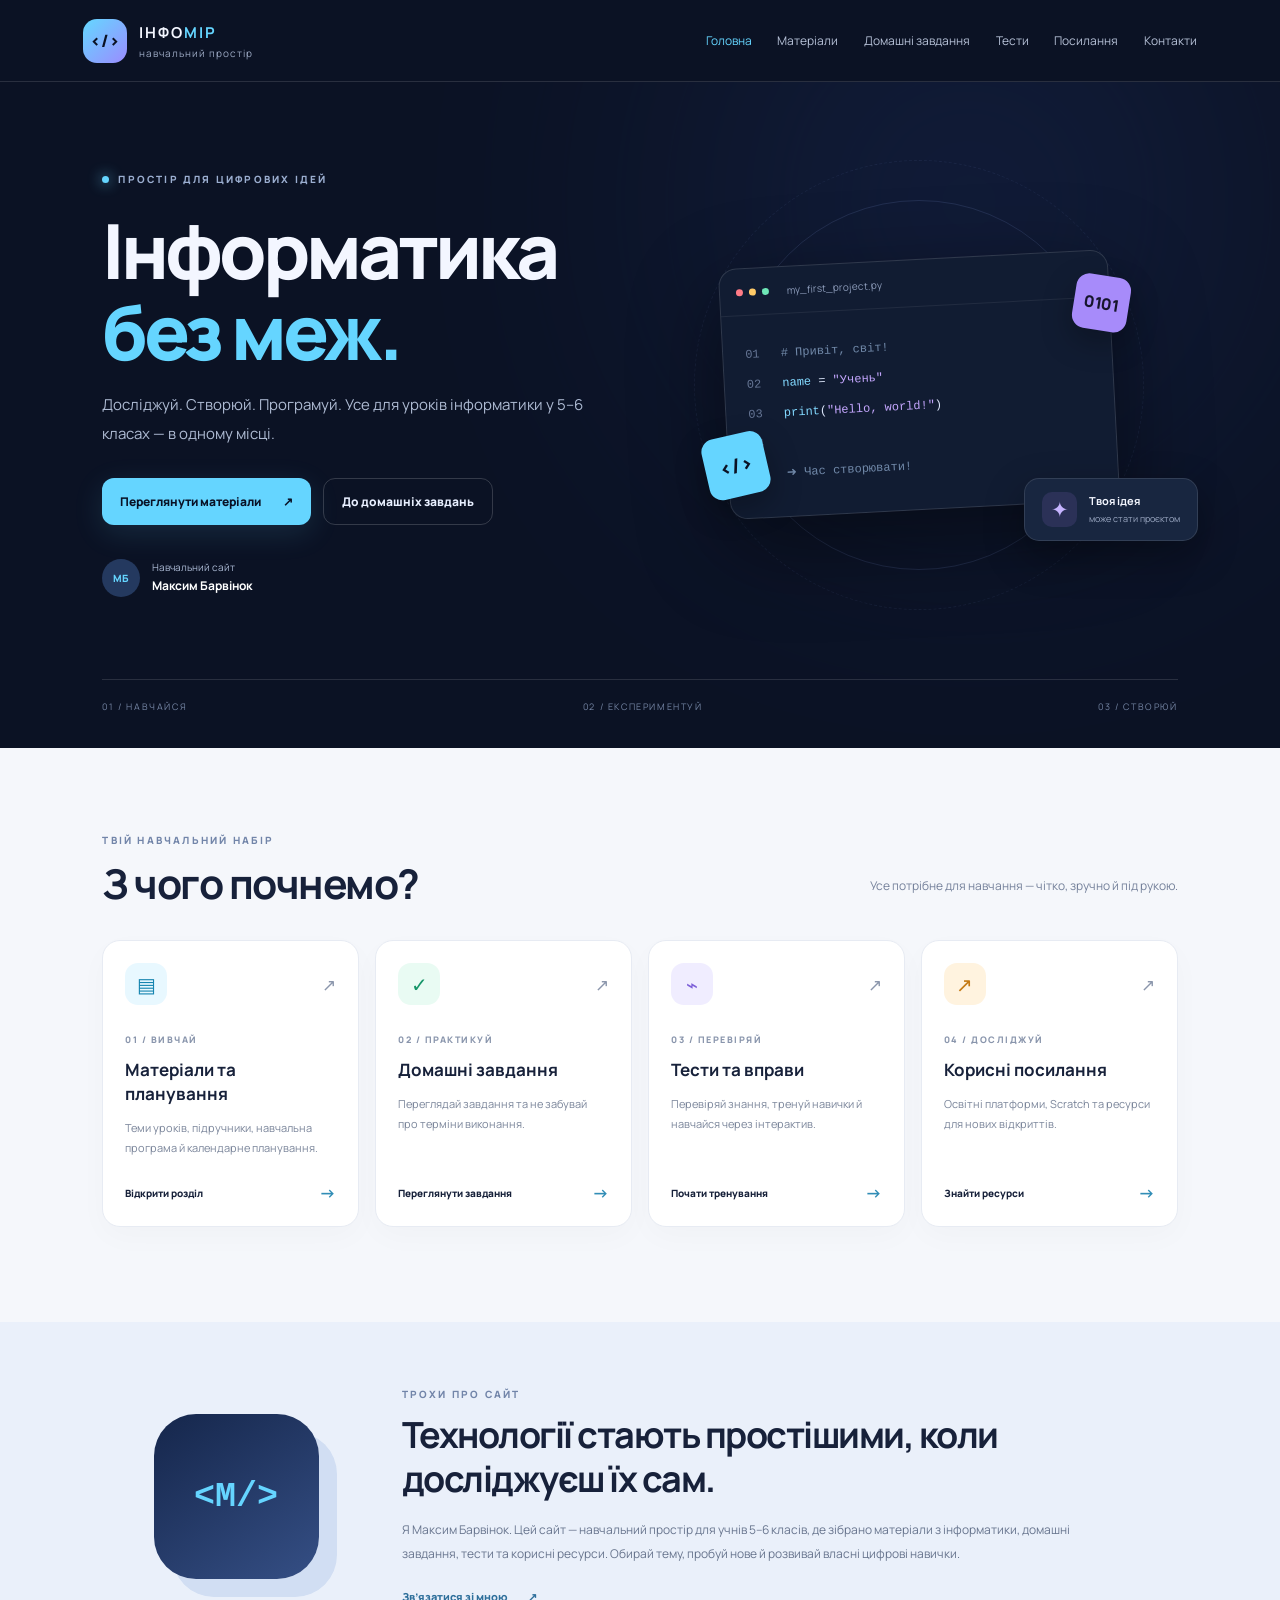
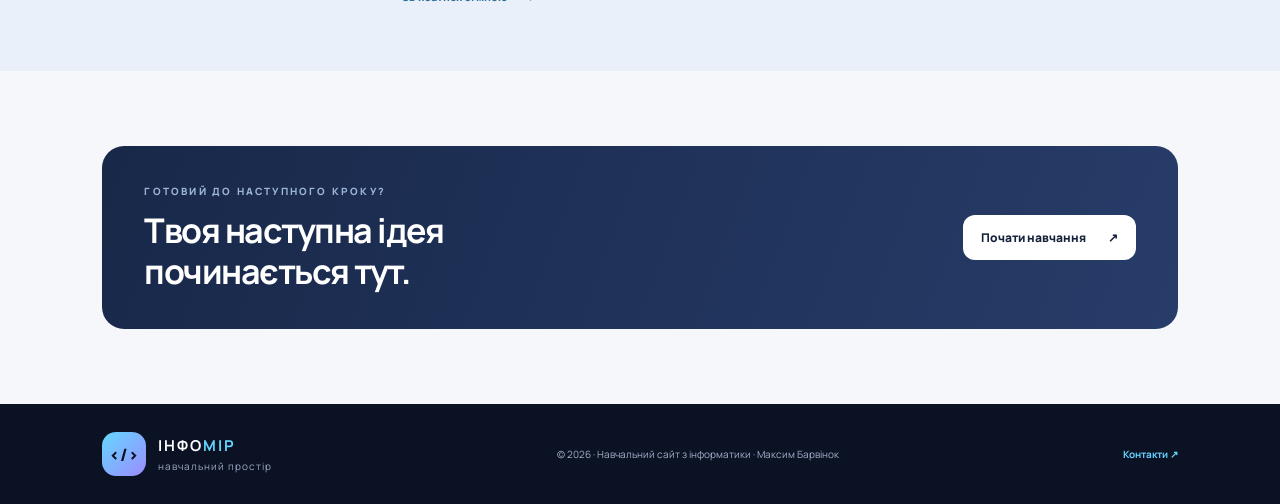
==== commit bcf38954: "Add files via upload" ====
--- a/index.html
+++ b/index.html
@@ -1,104 +1,99 @@
 <!DOCTYPE html>
 <html lang="uk">
 <head>
-    <meta charset="UTF-8">
-    <meta name="viewport" content="width=device-width, initial-scale=1.0">
-    <title>Персональний сайт-практика</title>
-    <link rel="stylesheet" href="style.css">
-    <!-- Підключення іконок FontAwesome -->
-    <link rel="stylesheet" href="https://cloudflare.com">
+  <meta charset="UTF-8">
+  <meta name="viewport" content="width=device-width, initial-scale=1.0">
+  <meta name="theme-color" content="#0b1224">
+  <meta name="description" content="Навчальні матеріали з інформатики для учнів 5–6 класів. Автор — Максим Барвінок.">
+  <title>Інформатика без меж — Максим Барвінок</title>
+  <link rel="stylesheet" href="style.css">
 </head>
 <body>
+  <header class="topbar">
+    <a class="brand" href="index.html" aria-label="Головна сторінка">
+      <span class="brand-mark">&lt;/&gt;</span>
+      <span><strong>ІНФО<span>МІР</span></strong><small>навчальний простір</small></span>
+    </a>
+    <nav class="nav" aria-label="Головна навігація">
+      <a class="active" href="index.html">Головна</a>
+      <a href="https://vladordatiy-cloud.github.io/sait-vchutelya/materials.html">Матеріали</a>
+      <a href="https://vladordatiy-cloud.github.io/sait-vchutelya/homework.html">Домашні завдання</a>
+      <a href="https://vladordatiy-cloud.github.io/sait-vchutelya/tests.html">Тести</a>
+      <a href="https://vladordatiy-cloud.github.io/sait-vchutelya/links.html">Посилання</a>
+      <a href="https://vladordatiy-cloud.github.io/sait-vchutelya/contacts.html">Контакти</a>
+    </nav>
+    <button class="menu-toggle" aria-label="Показати меню" onclick="document.querySelector('.nav').classList.toggle('open')">☰</button>
+  </header>
 
-    <!-- Навігація (Головне меню) -->
-    <header>
-        <nav class="navbar">
-            <div class="logo">
-                <a href="#"><i class="fa-solid fa-code"></i> IT-Практика</a>
-            </div>
-            
-            <ul class="nav-links">
-                <!-- 1. ПРО МЕНЕ -->
-                <li class="dropdown">
-                    <a href="#about" class="dropbtn">Про мене <i class="fa-solid fa-chevron-down"></i></a>
-                    <div class="dropdown-content">
-                        <a href="#"><i class="fa-solid fa-trophy"></i> Досягнення</a>
-                        <a href="#"><i class="fa-solid fa-book-open"></i> Біографія</a>
-                        <a href="#"><i class="fa-solid fa-briefcase"></i> Кар’єра</a>
-                        <a href="#"><i class="fa-solid fa-gamepad"></i> Хобі</a>
-                    </div>
-                </li>
+  <main>
+    <section class="hero">
+      <div class="hero-copy">
+        <div class="eyebrow"><span class="dot"></span> ПРОСТІР ДЛЯ ЦИФРОВИХ ІДЕЙ</div>
+        <h1>Інформатика<br> <span>без меж.</span></h1>
+        <p class="lead">Досліджуй. Створюй. Програмуй. Усе для уроків інформатики у 5–6 класах — в одному місці.</p>
+        <div class="hero-actions">
+          <a class="button primary" href="https://vladordatiy-cloud.github.io/sait-vchutelya/materials.html">Переглянути матеріали <span>↗</span></a>
+          <a class="button secondary" href="https://vladordatiy-cloud.github.io/sait-vchutelya/homework.html">До домашніх завдань</a>
+        </div>
+        <div class="hero-meta"><span class="avatar">МБ</span><span>Навчальний сайт<br><strong>Максим Барвінок</strong></span></div>
+      </div>
+      <div class="hero-art" aria-label="Декоративна ілюстрація з кодом">
+        <div class="orbit orbit-one"></div><div class="orbit orbit-two"></div>
+        <div class="code-window">
+          <div class="window-head"><i></i><i></i><i></i><span>my_first_project.py</span></div>
+          <div class="code-lines">
+            <p><b>01</b> <em># Привіт, світ!</em></p>
+            <p><b>02</b> <span>name</span> = <strong>"Учень"</strong></p>
+            <p><b>03</b> <span>print</span>(<strong>"Hello, world!"</strong>)</p>
+            <p><b>04</b></p>
+            <p><b>05</b> <em>➜ Час створювати!</em></p>
+          </div>
+          <div class="code-chip chip-purple">0101</div>
+          <div class="code-chip chip-blue">&lt;/&gt;</div>
+        </div>
+        <div class="floating-card"><span class="float-icon">✦</span><span><strong>Твоя ідея</strong><small>може стати проєктом</small></span></div>
+      </div>
+      <div class="hero-bottom"><span>01 / НАВЧАЙСЯ</span><span>02 / ЕКСПЕРИМЕНТУЙ</span><span>03 / СТВОРЮЙ</span></div>
+    </section>
 
-                <!-- 2. УЧНЯМ -->
-                <li class="dropdown">
-                    <a href="#students" class="dropbtn">Учням <i class="fa-solid fa-chevron-down"></i></a>
-                    <div class="dropdown-content">
-                        <a href="#"><i class="fa-solid fa-file-pen"></i> Тести</a>
-                        <a href="#"><i class="fa-solid fa-book"></i> Підручники</a>
-                        <a href="#"><i class="fa-solid fa-folder-open"></i> Навч. матеріали</a>
-                        <a href="#"><i class="fa-solid fa-graduation-cap"></i> Курси</a>
-                        <a href="#"><i class="fa-solid fa-video"></i> Відео</a>
-                        <a href="#"><i class="fa-solid fa-note-sticky"></i> Конспекти</a>
-                        <a href="#"><i class="fa-solid fa-lightbulb"></i> Вікторини</a>
-                        <a href="#"><i class="fa-solid fa-medal"></i> Олімпіади</a>
-                        <a href="#"><i class="fa-solid fa-face-smile"></i> Розваги та ігри</a>
-                        <a href="#"><i class="fa-solid fa-users"></i> Гуртки</a>
-                    </div>
-                </li>
+    <section class="section" id="sections">
+      <div class="section-heading">
+        <div><div class="eyebrow">ТВІЙ НАВЧАЛЬНИЙ НАБІР</div><h2>З чого почнемо?</h2></div>
+        <p>Усе потрібне для навчання — чітко, зручно й під рукою.</p>
+      </div>
+      <div class="cards">
+        <a class="feature-card card-materials" href="https://vladordatiy-cloud.github.io/sait-vchutelya/materials.html">
+          <div class="card-top"><span class="card-icon">▤</span><span class="arrow">↗</span></div>
+          <span class="card-number">01 / ВИВЧАЙ</span><h3>Матеріали та планування</h3><p>Теми уроків, підручники, навчальна програма й календарне планування.</p><span class="card-link">Відкрити розділ <b>→</b></span>
+        </a>
+        <a class="feature-card card-homework" href="https://vladordatiy-cloud.github.io/sait-vchutelya/homework.html">
+          <div class="card-top"><span class="card-icon">✓</span><span class="arrow">↗</span></div>
+          <span class="card-number">02 / ПРАКТИКУЙ</span><h3>Домашні завдання</h3><p>Переглядай завдання та не забувай про терміни виконання.</p><span class="card-link">Переглянути завдання <b>→</b></span>
+        </a>
+        <a class="feature-card card-tests" href="https://vladordatiy-cloud.github.io/sait-vchutelya/tests.html">
+          <div class="card-top"><span class="card-icon">⌁</span><span class="arrow">↗</span></div>
+          <span class="card-number">03 / ПЕРЕВІРЯЙ</span><h3>Тести та вправи</h3><p>Перевіряй знання, тренуй навички й навчайся через інтерактив.</p><span class="card-link">Почати тренування <b>→</b></span>
+        </a>
+        <a class="feature-card card-links" href="https://vladordatiy-cloud.github.io/sait-vchutelya/links.html">
+          <div class="card-top"><span class="card-icon">↗</span><span class="arrow">↗</span></div>
+          <span class="card-number">04 / ДОСЛІДЖУЙ</span><h3>Корисні посилання</h3><p>Освітні платформи, Scratch та ресурси для нових відкриттів.</p><span class="card-link">Знайти ресурси <b>→</b></span>
+        </a>
+      </div>
+    </section>
 
-                <!-- 3. ВЧИТЕЛЯМ -->
-                <li class="dropdown">
-                    <a href="#teachers" class="dropbtn">Вчителям <i class="fa-solid fa-chevron-down"></i></a>
-                    <div class="dropdown-content">
-                        <a href="#"><i class="fa-solid fa-book"></i> Підручники</a>
-                        <a href="#"><i class="fa-solid fa-chalkboard-user"></i> Презентації</a>
-                        <a href="#"><i class="fa-solid fa-video"></i> Відео</a>
-                        <a href="#"><i class="fa-solid fa-diagram-project"></i> Проєкти</a>
-                        <a href="#"><i class="fa-solid fa-file-lines"></i> Конспекти</a>
-                        <a href="#"><i class="fa-solid fa-scroll"></i> Програми</a>
-                        <a href="#"><i class="fa-solid fa-certificate"></i> Курси підв. кваліф.</a>
-                    </div>
-                </li>
+    <section class="about">
+      <div class="about-symbol">&lt;M/&gt;</div>
+      <div><div class="eyebrow">ТРОХИ ПРО САЙТ</div><h2>Технології стають простішими, коли досліджуєш їх сам.</h2>
+      <p>Я Максим Барвінок. Цей сайт — навчальний простір для учнів 5–6 класів, де зібрано матеріали з інформатики, домашні завдання, тести та корисні ресурси. Обирай тему, пробуй нове й розвивай власні цифрові навички.</p>
+      <a class="text-link" href="https://vladordatiy-cloud.github.io/sait-vchutelya/contacts.html">Зв’язатися зі мною <span>↗</span></a></div>
+    </section>
 
-                <!-- 4. В УКРАЇНІ -->
-                <li class="dropdown">
-                    <a href="#ukraine" class="dropbtn">В Україні <i class="fa-solid fa-chevron-down"></i></a>
-                    <div class="dropdown-content">
-                        <a href="#"><i class="fa-solid fa-newspaper"></i> Новинки олімпіад</a>
-                        <a href="#"><i class="fa-solid fa-star"></i> Конкурси</a>
-                        <a href="#"><i class="fa-solid fa-list-check"></i> Навчальні програми</a>
-                        <a href="#"><i class="fa-solid fa-calendar-days"></i> Заходи</a>
-                    </div>
-                </li>
+    <section class="bottom-cta">
+      <div><div class="eyebrow">ГОТОВИЙ ДО НАСТУПНОГО КРОКУ?</div><h2>Твоя наступна ідея починається тут.</h2></div>
+      <a class="button light" href="https://vladordatiy-cloud.github.io/sait-vchutelya/materials.html">Почати навчання <span>↗</span></a>
+    </section>
+  </main>
 
-                <!-- 5. У СВІТІ -->
-                <li class="dropdown">
-                    <a href="#world" class="dropbtn">У світі <i class="fa-solid fa-chevron-down"></i></a>
-                    <div class="dropdown-content">
-                        <a href="#"><i class="fa-solid fa-earth-americas"></i> Новинки IT</a>
-                        <a href="#"><i class="fa-solid fa-globe"></i> Міжнародні події</a>
-                    </div>
-                </li>
-            </ul>
-        </nav>
-    </header>
-
-    <!-- Головний контент сайту (Hero Section) -->
-    <main class="hero">
-        <div class="hero-container">
-            <h1>Привіт! Рад вітати на моєму сайті-практиці</h1>
-            <p>Тут зібрані корисні уроки, тести, програми та матеріали для учнів, вчителів та всіх, хто цікавиться IT.</p>
-            <div class="hero-buttons">
-                <a href="#" class="btn btn-primary">До матеріалів →</a>
-                <a href="#" class="btn btn-secondary">Зв'язатися зі мною</a>
-            </div>
-        </div>
-    </main>
-
-    <!-- Підвал (Footer) -->
-    <footer>
-        <p>&copy; 2026 · Зроблено з <i class="fa-solid fa-heart" style="color: #ff4a5a;"></i> для технологічної практики</p>
-    </footer>
-
+  <footer><a class="brand footer-brand" href="index.html"><span class="brand-mark">&lt;/&gt;</span><span><strong>ІНФО<span>МІР</span></strong><small>навчальний простір</small></span></a><p>© 2026 · Навчальний сайт з інформатики · Максим Барвінок</p><a href="https://vladordatiy-cloud.github.io/sait-vchutelya/contacts.html">Контакти ↗</a></footer>
 </body>
 </html>
--- a/style.css
+++ b/style.css
@@ -1,6 +1,6 @@
-/* MAX.TECH — стилі освітнього сайту */
-:root{--bg:#080a12;--panel:#10131f;--panel2:#141827;--text:#f4f5fb;--muted:#9ba2b8;--line:rgba(255,255,255,.1);--purple:#a78bfa;--blue:#67b7ff;--green:#73e4bf;--font:'Inter',sans-serif;--display:'Space Grotesk',sans-serif}
-*{box-sizing:border-box}html{scroll-behavior:smooth;scroll-padding-top:90px}body{margin:0;background:var(--bg);color:var(--text);font-family:var(--font);line-height:1.65;overflow-x:hidden}a{color:inherit;text-decoration:none}button{font:inherit}.progress{height:3px;position:fixed;top:0;left:0;width:0;background:linear-gradient(90deg,var(--purple),var(--blue),var(--green));z-index:1000}.header{height:82px;position:sticky;top:0;z-index:100;background:rgba(8,10,18,.82);backdrop-filter:blur(18px);border-bottom:1px solid rgba(255,255,255,.06);display:flex;align-items:center;justify-content:space-between;padding:0 max(calc((100vw - 1180px)/2),6%)}.brand{display:flex;align-items:center;gap:11px;font-family:var(--display);font-size:16px;font-weight:700;letter-spacing:.08em}.brand-mark{display:grid;place-items:center;width:36px;height:36px;border:1px solid rgba(167,139,250,.6);border-radius:11px;color:var(--purple);font-size:12px;letter-spacing:0}.accent{color:var(--purple)}.nav{display:flex;align-items:center;gap:27px}.nav a{font-size:12px;color:#b9bfd0;transition:color .2s}.nav a:hover,.text-link:hover{color:var(--purple)}.nav .nav-cta{color:#fff;border:1px solid #36394b;border-radius:9px;padding:9px 14px}.menu-toggle{display:none;background:none;border:0}.section{position:relative;padding:112px max(calc((100vw - 1120px)/2),6%)}.hero{min-height:650px;display:grid;grid-template-columns:1.08fr .92fr;align-items:center;gap:35px;padding-top:90px;padding-bottom:105px;overflow:hidden}.hero-grid{position:absolute;inset:0;pointer-events:none;background-image:linear-gradient(rgba(255,255,255,.025) 1px,transparent 1px),linear-gradient(90deg,rgba(255,255,255,.025) 1px,transparent 1px);background-size:54px 54px;mask-image:linear-gradient(to bottom,black,transparent 95%)}.hero-copy,.hero-art{position:relative;z-index:1}.eyebrow,.mini-tag{font-size:10px;letter-spacing:.16em;font-weight:700;color:#b7a5ff}.eyebrow{display:flex;align-items:center;gap:10px}.status-dot,.pulse{width:7px;height:7px;border-radius:50%;background:var(--green);box-shadow:0 0 14px #73e4bf;display:inline-block}.hero h1{font-family:var(--display);font-size:clamp(42px,5.1vw,69px);letter-spacing:-.055em;line-height:1.08;margin:24px 0}.gradient-text{background:linear-gradient(100deg,#c4b5fd 5%,#80c9ff 57%,#7ce9c2);-webkit-background-clip:text;background-clip:text;color:transparent}.hero-lead{max-width:520px;color:var(--muted);font-size:16px;line-height:1.9}.hero-actions{display:flex;gap:12px;flex-wrap:wrap;margin-top:30px}.button{display:inline-flex;gap:20px;align-items:center;padding:13px 17px;border-radius:10px;font-size:12px;font-weight:700;transition:transform .25s,background .25s}.button:hover{transform:translateY(-3px)}.button-primary{background:#b5a1ff;color:#0c0d16}.button-ghost{border:1px solid #33384b;color:#e4e6f0}.hero-meta{display:flex;gap:26px;margin-top:48px;color:#858da4;font-size:10px;letter-spacing:.04em}.hero-meta b{color:#fff;margin-right:8px}.hero-art{height:400px;display:grid;place-items:center}.orbit{position:absolute;border:1px solid rgba(167,139,250,.16);border-radius:50%;aspect-ratio:1;animation:rotate 28s linear infinite}.orbit-one{width:370px}.orbit-two{width:285px;border-color:rgba(103,183,255,.2);animation-direction:reverse}.orbit:before{content:"";position:absolute;top:14%;left:10px;width:7px;height:7px;border-radius:50%;background:var(--blue);box-shadow:0 0 18px var(--blue)}.main-card{width:min(100%,380px);background:rgba(16,19,31,.94);border:1px solid #303349;border-radius:15px;box-shadow:0 25px 90px #0009;position:relative;z-index:2;overflow:hidden;transform:rotate(-2deg);animation:float 6s ease-in-out infinite}.window-dots{height:43px;display:flex;align-items:center;gap:6px;padding:0 15px;border-bottom:1px solid var(--line);color:#777f98;font-size:10px}.window-dots i{width:7px;height:7px;background:#ef798a;border-radius:50%}.window-dots i:nth-child(2){background:#eec16d}.window-dots i:nth-child(3){background:#72d9ae}.window-dots span{margin-left:10px}.code-lines{padding:22px 25px 18px;font:12px/2 'Space Grotesk',monospace;color:#e4e7f4}.code-lines p{margin:0}.indent{padding-left:20px}.code-purple{color:#c4a5ff}.code-blue{color:#8cc9ff}.code-green{color:#7de7c3}.code-orange{color:#f5c27b}.code-comment{color:#6d7891!important;margin-top:10px!important}.card-bottom{border-top:1px solid var(--line);padding:12px 17px;color:#7e8ba5;font:9px 'Space Grotesk',monospace;letter-spacing:.12em;display:flex;align-items:center;gap:8px}.card-bottom span:last-child{margin-left:auto}.float-chip{position:absolute;z-index:3;background:#171b2b;border:1px solid #373c55;border-radius:10px;padding:11px 14px;font:12px 'Space Grotesk';box-shadow:0 15px 40px #0006;animation:float 5s ease-in-out infinite}.float-chip span{font-size:9px;color:#aab2ca;margin-left:5px;letter-spacing:.1em}.chip-top{top:45px;right:2px;color:var(--purple)}.chip-bottom{bottom:52px;left:2px;color:var(--green);animation-delay:-2s}.glow-ball{position:absolute;width:160px;height:160px;border-radius:50%;background:#7959ef30;filter:blur(65px)}.scroll-note{position:absolute;bottom:28px;left:max(calc((100vw - 1120px)/2),6%);font-size:9px;letter-spacing:.18em;color:#778098;display:flex;align-items:center;gap:12px}.scroll-line{height:1px;width:35px;background:var(--purple)}.section-label{display:flex;align-items:center;gap:18px;font:10px 'Space Grotesk';letter-spacing:.15em;color:#858da5;margin-bottom:48px}.label-line{height:1px;flex:1;background:var(--line)}.about-section{border-top:1px solid rgba(255,255,255,.05)}.about-layout{display:grid;grid-template-columns:1fr 1fr;gap:80px}.section h2{font:600 clamp(32px,4vw,49px)/1.18 var(--display);letter-spacing:-.045em;margin:0}.muted{color:#68718a}.large-copy{font-size:16px;color:#c0c5d5;max-width:410px;margin-top:27px;line-height:1.9}.about-content>p,.split-copy>p{font-size:13px;color:var(--muted);line-height:2;margin:0 0 17px}.info-grid{display:grid;grid-template-columns:1fr 1fr;gap:12px;margin-top:27px}.info-box{display:flex;align-items:center;gap:12px;padding:14px;background:var(--panel);border:1px solid var(--line);border-radius:12px}.info-icon{font-size:20px;color:var(--purple)}.info-box b,.info-box small{display:block}.info-box b{font-size:11px}.info-box small{font-size:9px;color:var(--muted);margin-top:4px}.resources-section{background:#0c0f19}.section-heading{display:flex;align-items:end;justify-content:space-between;gap:25px;margin-bottom:37px}.section-heading p{color:var(--muted);font-size:13px;margin:15px 0 0}.section-index{font:10px 'Space Grotesk';letter-spacing:.12em;color:#727c96;padding-bottom:7px}.card-grid{display:grid;grid-template-columns:repeat(3,1fr);gap:15px}.resource-card{position:relative;min-height:280px;padding:25px 23px;background:linear-gradient(145deg,#141827,#0f121d);border:1px solid #242a3d;border-radius:15px;transition:transform .3s,border-color .3s;overflow:hidden}.resource-card:hover,.world-card:hover{transform:translateY(-6px);border-color:#6654a5}.card-icon{width:42px;height:42px;border-radius:12px;display:grid;place-items:center;font-size:21px;background:#a78bfa19}.card-icon.purple{color:var(--purple)}.card-icon.blue{color:var(--blue);background:#67b7ff17}.card-icon.green{color:var(--green);background:#73e4bf17}.card-number{position:absolute;top:31px;right:23px;font:10px 'Space Grotesk';color:#59627a}.resource-card h3{font:600 17px var(--display);margin:27px 0 10px}.resource-card p,.world-card p{color:var(--muted);font-size:11px;line-height:1.9}.resource-card>a{display:inline-flex;gap:15px;margin-top:10px;font-size:10px;font-weight:700;color:#c5b7ff}.teacher-layout{display:grid;grid-template-columns:.85fr 1.15fr;gap:85px}.teacher-copy>p{max-width:350px;color:var(--muted);font-size:13px;line-height:2;margin:22px 0}.text-link{font-size:11px;color:#c8baff;font-weight:700;display:inline-flex;gap:15px}.teacher-list{border-top:1px solid var(--line)}.teacher-item{display:flex;align-items:center;gap:16px;padding:19px 4px;border-bottom:1px solid var(--line);transition:padding .25s}.teacher-item:hover{padding-left:12px}.list-symbol{font:11px 'Space Grotesk';color:#777f98}.teacher-item>span:nth-child(2){flex:1}.teacher-item b,.teacher-item small{display:block}.teacher-item b{font-size:12px;font-weight:600}.teacher-item small{font-size:10px;color:var(--muted);margin-top:4px}.arrow{color:#b9a5ff;font-size:18px}.split-section{background:#0c0f19}.split-layout{display:grid;grid-template-columns:1fr 1fr;gap:75px}.mini-tag{display:inline-block;border:1px solid #39304f;background:#a78bfa0d;padding:7px 10px;border-radius:5px;font-size:9px}.split-heading h2{margin-top:22px}.split-copy>p{margin-top:0}.resource-link{display:flex;align-items:center;gap:14px;padding:15px 0;border-bottom:1px solid var(--line)}.resource-link-icon{width:38px;height:38px;border:1px solid #353a4e;border-radius:10px;display:grid;place-items:center;color:var(--green);font:12px 'Space Grotesk'}.resource-link>span:nth-child(2){flex:1}.resource-link b,.resource-link small{display:block}.resource-link b{font-size:11px}.resource-link small{font-size:10px;color:var(--muted);margin-top:3px}.world-grid{display:grid;grid-template-columns:repeat(3,1fr);gap:15px}.world-card{position:relative;display:block;padding:24px;background:var(--panel);border:1px solid #252a3c;border-radius:14px;min-height:245px;transition:transform .3s,border-color .3s}.world-symbol{display:grid;place-items:center;width:42px;height:42px;background:#a78bfa18;color:#c5b7ff;border-radius:12px;font:600 20px var(--display);margin-bottom:23px}.world-type{font-size:8px;letter-spacing:.13em;color:#838da8}.world-card h3{font:600 18px var(--display);margin:8px 0}.world-card p{max-width:250px}.world-arrow{position:absolute;right:22px;bottom:20px;color:var(--purple)}.resources-extra{padding-top:75px}.resource-banner{position:relative;display:flex;align-items:center;justify-content:space-between;gap:30px;overflow:hidden;padding:48px;background:linear-gradient(115deg,#18172b,#101827 70%);border:1px solid #33304b;border-radius:20px}.resource-banner h2{margin:20px 0 14px}.resource-banner p{font-size:12px;color:var(--muted);max-width:460px}.banner-orb{flex:0 0 170px;width:170px;height:170px;border:1px solid #6559a5;border-radius:50%;display:grid;place-items:center;box-shadow:0 0 70px #8b5cf62b,inset 0 0 45px #8b5cf625;position:relative}.banner-orb:before,.banner-orb:after{content:"";position:absolute;inset:17px;border:1px solid #4d6c9b;border-radius:50%;transform:rotate(35deg) scaleX(1.3)}.banner-orb:after{transform:rotate(-35deg) scaleX(1.3)}.banner-orb span{font:70px var(--display);color:#b8a7ff}.facts-row{display:grid;grid-template-columns:repeat(3,1fr);gap:25px;margin-top:35px}.facts-row>div{border-top:1px solid var(--line);padding-top:17px}.fact-big{font:23px var(--display);color:#a99bdf}.facts-row p{font-size:11px;color:var(--muted);line-height:1.9}.contact-section{overflow:hidden;background:#0c0f19}.contact-glow{position:absolute;width:380px;height:380px;border-radius:50%;background:#7452df1c;filter:blur(100px);right:-100px;bottom:-150px}.contact-layout{display:grid;grid-template-columns:1fr .8fr;gap:90px;align-items:center}.contact-layout h2{font-size:clamp(43px,5vw,65px);margin:20px 0}.contact-layout>div:first-child>p{font-size:13px;color:var(--muted);max-width:370px;line-height:2}.contact-panel{position:relative;z-index:1;background:#131725;border:1px solid #2c3144;border-radius:16px;padding:25px;display:grid;grid-template-columns:55px 1fr;gap:15px}.contact-avatar{width:52px;height:52px;border-radius:15px;background:linear-gradient(135deg,#c4b5fd,#6fbaff);color:#111321;display:grid;place-items:center;font:700 14px var(--display)}.contact-panel small{font-size:8px;letter-spacing:.13em;color:#8992aa}.contact-panel h3{font:600 17px var(--display);margin:5px 0}.contact-panel p{font-size:10px;color:var(--muted);margin:0;line-height:1.8}.email-link{grid-column:1/-1;display:block;padding:12px;background:#b7a4ff;color:#111321;text-align:center;border-radius:8px;font-size:11px;font-weight:700;margin-top:8px}.placeholder-note{grid-column:1/-1;letter-spacing:0!important;line-height:1.7;color:#828ba2!important}.footer{display:flex;align-items:center;justify-content:space-between;gap:20px;padding:27px max(calc((100vw - 1120px)/2),6%);border-top:1px solid var(--line);font-size:9px;color:#777f96}.footer p{margin:0}.to-top{position:fixed;right:22px;bottom:22px;width:40px;height:40px;border:1px solid #3c3f57;border-radius:12px;background:#171b2b;color:#fff;font-size:20px;cursor:pointer;opacity:0;pointer-events:none;transform:translateY(10px);transition:.25s;z-index:50}.to-top.visible{opacity:1;pointer-events:auto;transform:translateY(0)}.reveal{opacity:0;transform:translateY(22px);transition:opacity .7s ease,transform .7s ease}.reveal.visible{opacity:1;transform:translateY(0)}@keyframes rotate{to{transform:rotate(360deg)}}@keyframes float{0%,100%{translate:0 0}50%{translate:0 -10px}}
-@media(max-width:900px){.nav{gap:14px}.nav a{font-size:10px}.section{padding-top:85px;padding-bottom:85px}.hero{min-height:600px;gap:10px}.hero-art{transform:scale(.9)}.about-layout,.split-layout{gap:40px}.teacher-layout{gap:45px}.contact-layout{gap:40px}.resource-banner{padding:35px}.banner-orb{flex-basis:130px;width:130px;height:130px}}
-@media(max-width:700px){.header{height:70px;padding:0 5%}.menu-toggle{display:flex;flex-direction:column;gap:5px;padding:10px}.menu-toggle span{width:22px;height:2px;background:#fff;display:block}.nav{position:absolute;top:69px;left:0;right:0;padding:20px 6%;display:none;flex-direction:column;align-items:stretch;background:#0c0f19;border-bottom:1px solid var(--line);gap:0}.nav.open{display:flex}.nav a{font-size:13px;padding:12px 0}.nav .nav-cta{padding:10px 12px;margin-top:8px;text-align:center}.section{padding:70px 6%}.hero{display:block;padding-top:75px;padding-bottom:100px}.hero h1{font-size:clamp(43px,11vw,61px)}.hero-lead{font-size:14px}.hero-meta{margin-top:30px;gap:15px;flex-wrap:wrap}.hero-art{height:340px;margin-top:25px;transform:scale(.92)}.orbit-one{width:310px}.orbit-two{width:240px}.main-card{max-width:340px}.scroll-note{left:6%;bottom:28px}.section-label{margin-bottom:32px}.about-layout,.teacher-layout,.split-layout,.contact-layout{grid-template-columns:1fr;gap:32px}.section h2{font-size:35px}.large-copy{font-size:14px;margin-top:18px}.info-grid{grid-template-columns:1fr}.section-heading{align-items:start;flex-direction:column;gap:12px}.section-heading h2{font-size:34px}.section-index{display:none}.card-grid,.world-grid{grid-template-columns:1fr}.resource-card{min-height:auto;padding:22px}.resource-card h3{margin-top:20px}.teacher-layout{gap:30px}.teacher-item{gap:12px}.split-heading h2{font-size:34px}.resource-banner{padding:28px;display:block}.resource-banner h2{font-size:32px}.banner-orb{width:105px;height:105px;margin:30px auto 0}.banner-orb span{font-size:50px}.facts-row{grid-template-columns:1fr;gap:10px}.facts-row>div{display:grid;grid-template-columns:45px 1fr;gap:10px;align-items:start}.facts-row p{margin:0}.contact-layout h2{font-size:48px}.footer{padding:25px 6%;align-items:flex-start;flex-direction:column;gap:12px}.contact-panel{padding:19px}.world-card{min-height:210px}}
-@media(prefers-reduced-motion:reduce){*,*::before,*::after{scroll-behavior:auto!important;animation-duration:.01ms!important;animation-iteration-count:1!important;transition-duration:.01ms!important}.reveal{opacity:1;transform:none}}
+@import url('https://fonts.googleapis.com/css2?family=Manrope:wght@400;500;600;700;800&display=swap');
+:root{--bg:#0b1224;--panel:#111c33;--text:#f3f6ff;--muted:#9ca9c3;--blue:#65d5ff;--purple:#a78bfa;--line:rgba(255,255,255,.12)}
+*{box-sizing:border-box}html{scroll-behavior:smooth}body{margin:0;background:#f5f7fb;color:#17213a;font-family:Manrope,Arial,sans-serif}a{color:inherit;text-decoration:none}.topbar{height:auto;min-height:82px;padding:18px 6.5%;display:flex;align-items:center;justify-content:space-between;gap:24px;background:var(--bg);color:var(--text);border-bottom:1px solid var(--line)}.brand{display:flex;align-items:center;gap:12px;flex-shrink:0}.brand-mark{display:grid;place-items:center;width:44px;height:44px;border-radius:14px;background:linear-gradient(135deg,#64d8ff,#9b8cff);color:#0b1224;font-weight:800;font-size:17px}.brand strong{display:block;font-size:15px;letter-spacing:2px}.brand strong span{color:var(--blue)}.brand small{display:block;margin-top:3px;font-size:10px;color:#9ca9c3;letter-spacing:1px}.nav{display:flex;align-items:center;gap:clamp(12px,2vw,30px);font-size:12px;color:#b6c1d7}.nav a{transition:.2s}.nav a:hover,.nav .active{color:var(--blue)}.menu-toggle{display:none;background:none;border:1px solid var(--line);color:white;padding:8px 12px;border-radius:10px;font-size:20px}.hero{position:relative;overflow:hidden;background:var(--bg);color:var(--text);padding:90px 8% 35px;min-height:570px;display:grid;grid-template-columns:1fr 1fr;align-items:center;gap:40px}.hero:before{content:"";position:absolute;width:520px;height:520px;border-radius:50%;background:#3151a5;filter:blur(150px);opacity:.22;right:4%;top:-140px}.hero-copy,.hero-art{position:relative;z-index:1}.eyebrow{font-size:10px;letter-spacing:2.2px;font-weight:800;color:#7285a9;display:flex;align-items:center;gap:9px}.hero .eyebrow{color:#9baed0}.dot{width:7px;height:7px;border-radius:50%;background:var(--blue);box-shadow:0 0 14px var(--blue)}h1{font-size:clamp(46px,6vw,76px);letter-spacing:-4px;line-height:1.06;margin:24px 0 20px;font-weight:800}h1 span{color:var(--blue)}.lead{max-width:490px;font-size:15px;line-height:1.9;color:#aebbd3}.hero-actions{display:flex;flex-wrap:wrap;gap:12px;margin-top:30px}.button{display:inline-flex;align-items:center;justify-content:center;gap:22px;padding:14px 18px;border-radius:12px;font-size:12px;font-weight:800;transition:transform .2s,box-shadow .2s}.button:hover{transform:translateY(-3px)}.primary{background:var(--blue);color:#091226;box-shadow:0 8px 30px #65d5ff20}.secondary{border:1px solid #ffffff2b;color:#e8efff}.hero-meta{display:flex;align-items:center;gap:12px;margin-top:34px;color:#aab8d2;font-size:10px;line-height:1.7}.hero-meta strong{color:#fff;font-size:12px}.avatar{display:grid;place-items:center;width:38px;height:38px;border-radius:50%;background:#24395f;color:var(--blue);font-weight:800}.hero-art{min-height:340px;display:grid;place-items:center}.orbit{position:absolute;border:1px solid #7e95d52b;border-radius:50%;width:370px;height:370px}.orbit-two{width:450px;height:450px;border-style:dashed;opacity:.55}.code-window{position:relative;width:min(100%,390px);background:#111c32;border:1px solid #ffffff20;border-radius:18px;box-shadow:0 28px 90px #0007;transform:rotate(-3deg);overflow:visible}.window-head{height:47px;display:flex;align-items:center;gap:6px;padding:0 16px;border-bottom:1px solid #ffffff12}.window-head i{width:7px;height:7px;border-radius:50%;background:#657594}.window-head i:first-child{background:#ff7b86}.window-head i:nth-child(2){background:#ffca68}.window-head i:nth-child(3){background:#6ee7b7}.window-head span{margin-left:12px;color:#8b9ab8;font-size:10px}.code-lines{padding:24px 22px 28px;font-family:Consolas,monospace;font-size:12px;line-height:2.5}.code-lines p{margin:0;color:#dce6fa}.code-lines b{color:#657594;font-weight:400;margin-right:14px}.code-lines em{color:#7189a9;font-style:normal}.code-lines span{color:#83d9ff}.code-lines strong{color:#c5a7ff;font-weight:500}.code-chip{position:absolute;display:grid;place-items:center;border-radius:13px;font-weight:800;box-shadow:0 12px 30px #0004}.chip-purple{right:-20px;top:25px;width:55px;height:55px;background:#a78bfa;color:#16152d;transform:rotate(12deg)}.chip-blue{left:-24px;bottom:22px;width:62px;height:62px;background:#65d5ff;color:#0b1224;font-size:20px;transform:rotate(-10deg)}.floating-card{position:absolute;right:-4%;bottom:4%;display:flex;align-items:center;gap:12px;padding:13px 17px;border:1px solid #ffffff1d;border-radius:15px;background:#182640;box-shadow:0 15px 40px #0005}.float-icon{display:grid;place-items:center;width:35px;height:35px;border-radius:10px;background:#2b3157;color:#c6b4ff;font-size:21px}.floating-card strong,.floating-card small{display:block}.floating-card strong{font-size:11px}.floating-card small{font-size:9px;color:#9ca9c3;margin-top:4px}.hero-bottom{grid-column:1/-1;display:flex;justify-content:space-between;margin-top:42px;padding-top:20px;border-top:1px solid var(--line);font-size:9px;letter-spacing:1.6px;color:#7686a5}.section{padding:85px 8% 95px}.section-heading{display:flex;align-items:end;justify-content:space-between;gap:24px;margin-bottom:32px}.section h2,.about h2,.bottom-cta h2{font-size:clamp(28px,3.2vw,42px);line-height:1.2;letter-spacing:-1.5px;margin:12px 0 0}.section-heading p{max-width:310px;color:#74809a;font-size:12px;line-height:1.8}.cards{display:grid;grid-template-columns:repeat(4,1fr);gap:16px}.feature-card{display:flex;flex-direction:column;min-height:280px;padding:22px;border-radius:18px;background:white;border:1px solid #e7ebf3;box-shadow:0 10px 30px #17213a06;transition:transform .2s,box-shadow .2s}.feature-card:hover{transform:translateY(-6px);box-shadow:0 20px 40px #17213a12}.card-top{display:flex;justify-content:space-between;align-items:center;margin-bottom:28px}.card-icon{display:grid;place-items:center;width:42px;height:42px;border-radius:13px;font-size:20px;background:#e8f8ff;color:#1685b0}.arrow{font-size:17px;color:#8b96ac}.card-number{font-size:9px;letter-spacing:1.5px;font-weight:800;color:#8995ac}.feature-card h3{font-size:17px;line-height:1.4;margin:12px 0}.feature-card p{font-size:11px;line-height:1.8;color:#7a859a;margin:0 0 24px}.card-link{display:flex;justify-content:space-between;align-items:center;margin-top:auto;font-size:10px;font-weight:800}.card-link b{font-size:17px;color:#318db6}.card-homework .card-icon{background:#e9fbf3;color:#159568}.card-tests .card-icon{background:#f0edff;color:#7d60d8}.card-links .card-icon{background:#fff3df;color:#c47a14}.about{display:grid;grid-template-columns:200px 1fr;gap:48px;align-items:center;padding:65px 12%;background:#eaf0fa}.about-symbol{display:grid;place-items:center;width:165px;height:165px;border-radius:42px;background:linear-gradient(145deg,#15264b,#354f85);color:#65d5ff;font-family:Consolas,monospace;font-size:35px;font-weight:800;box-shadow:18px 18px 0 #d1def3}.about h2{max-width:700px;font-size:clamp(25px,3vw,36px)}.about p{max-width:720px;color:#68758e;font-size:12px;line-height:2;margin:18px 0}.text-link{display:inline-flex;gap:20px;align-items:center;font-size:11px;font-weight:800;color:#2e6f9b}.bottom-cta{margin:75px 8%;padding:38px 42px;border-radius:22px;background:linear-gradient(110deg,#182849,#273c69);color:white;display:flex;align-items:center;justify-content:space-between;gap:24px}.bottom-cta .eyebrow{color:#9bb4d7}.bottom-cta h2{max-width:500px;font-size:clamp(24px,3vw,34px)}.light{background:white;color:#15213a;white-space:nowrap}footer{display:flex;align-items:center;justify-content:space-between;gap:20px;padding:28px 8%;background:#0b1224;color:#a4b0c8;font-size:10px}footer p{margin:0;text-align:center}.footer-brand strong{color:#fff}footer>a:last-child{color:var(--blue);font-weight:700;white-space:nowrap}
+@media(max-width:1000px){.topbar{padding:16px 5%}.nav{gap:12px;font-size:10px}.hero{padding-left:6%;padding-right:6%}.cards{grid-template-columns:repeat(2,1fr)}.feature-card{min-height:250px}.section{padding-left:6%;padding-right:6%}}
+@media(max-width:700px){.topbar{position:relative}.menu-toggle{display:block}.nav{display:none;position:absolute;z-index:5;top:75px;left:0;right:0;padding:20px 6%;background:#111c33;flex-direction:column;align-items:stretch;font-size:13px}.nav.open{display:flex}.nav a{padding:8px 0}.hero{grid-template-columns:1fr;padding:60px 7% 28px;gap:15px}.hero-art{min-height:300px;margin:0 8px}.orbit{width:280px;height:280px}.orbit-two{width:330px;height:330px}.code-window{max-width:340px}.floating-card{right:-2%;bottom:0}.hero-bottom{gap:10px;font-size:7px;letter-spacing:.8px}.section{padding:60px 6%}.section-heading{display:block}.section-heading p{margin-top:14px}.cards{gap:10px}.feature-card{padding:16px;min-height:260px}.feature-card h3{font-size:15px}.about{grid-template-columns:1fr;gap:32px;padding:50px 8%}.about-symbol{width:115px;height:115px;border-radius:30px;font-size:27px}.bottom-cta{margin:45px 5%;padding:28px 24px;align-items:flex-start;flex-direction:column}.bottom-cta .button{width:100%}footer{padding:25px 6%;flex-wrap:wrap}footer p{order:3;width:100%;text-align:left}}
+@media(max-width:380px){.cards{grid-template-columns:1fr}.feature-card{min-height:230px}.hero-actions .button{width:100%}h1{letter-spacing:-2px}}
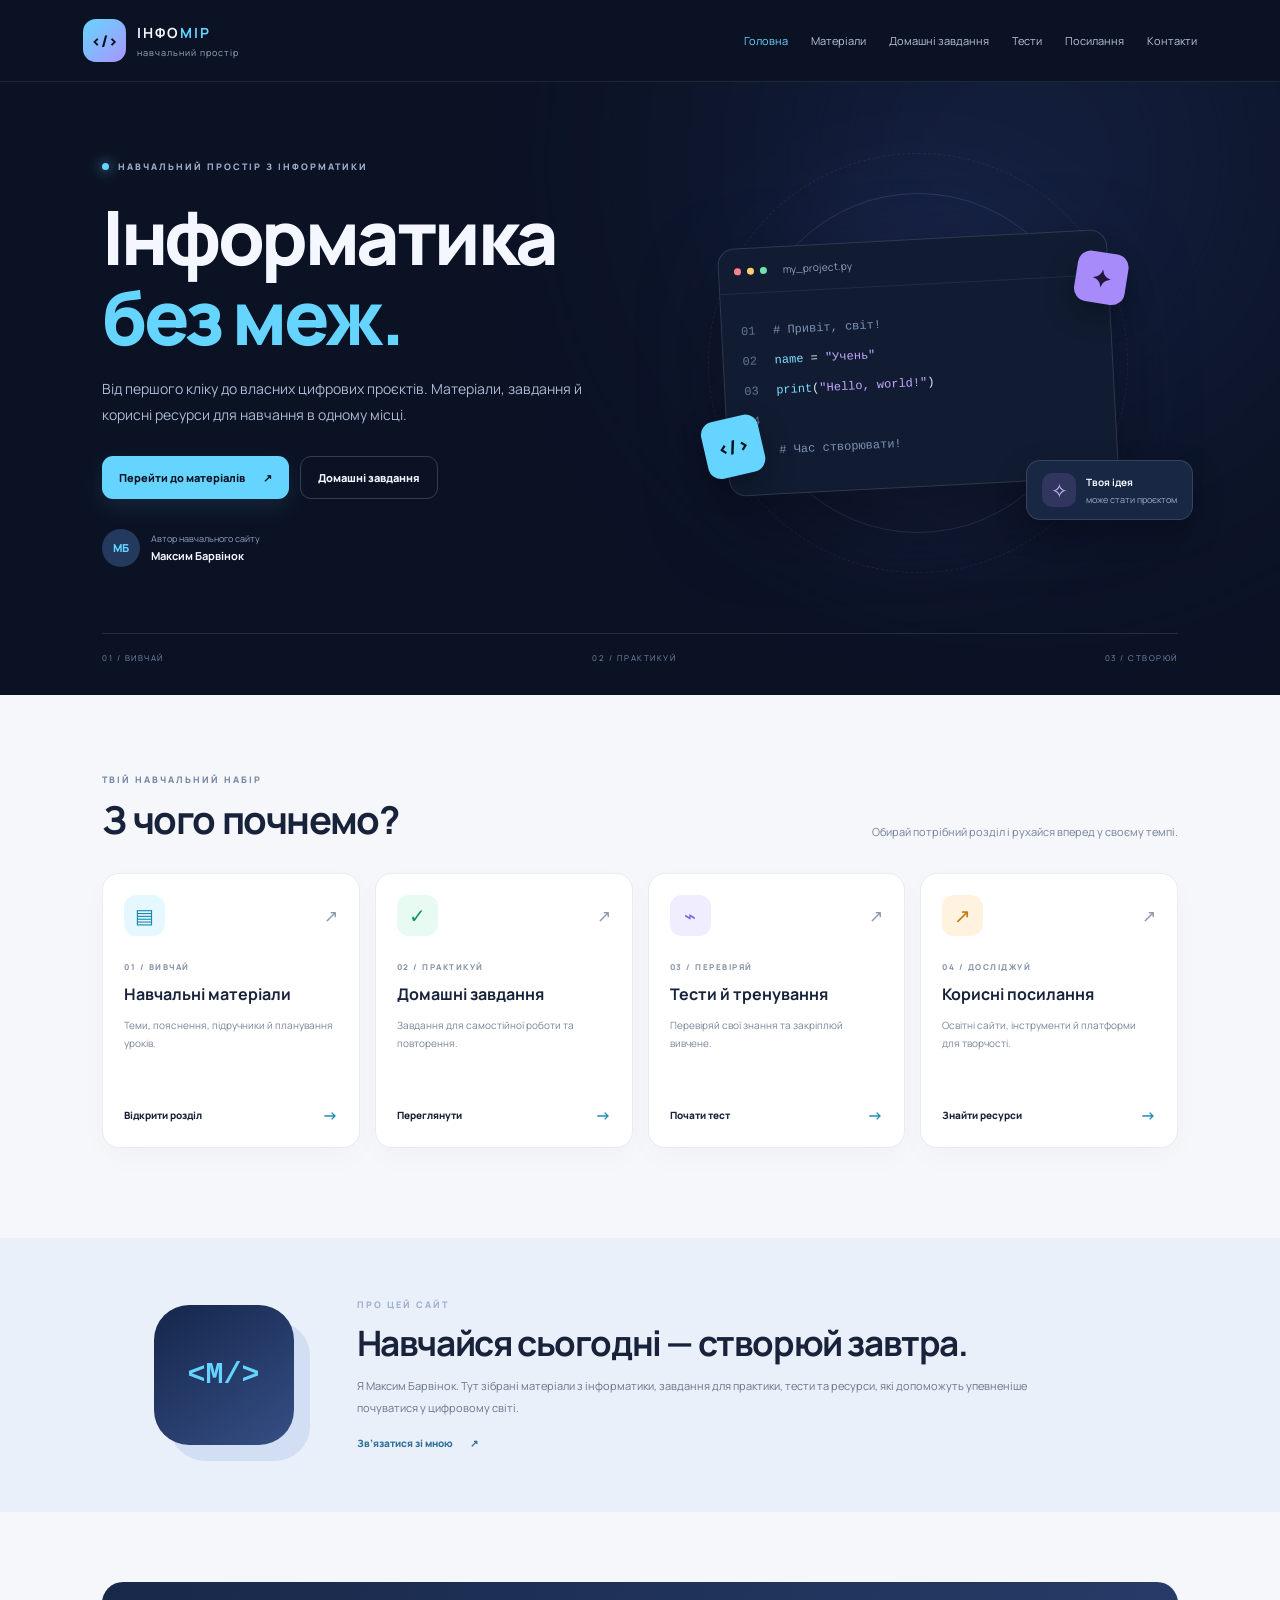
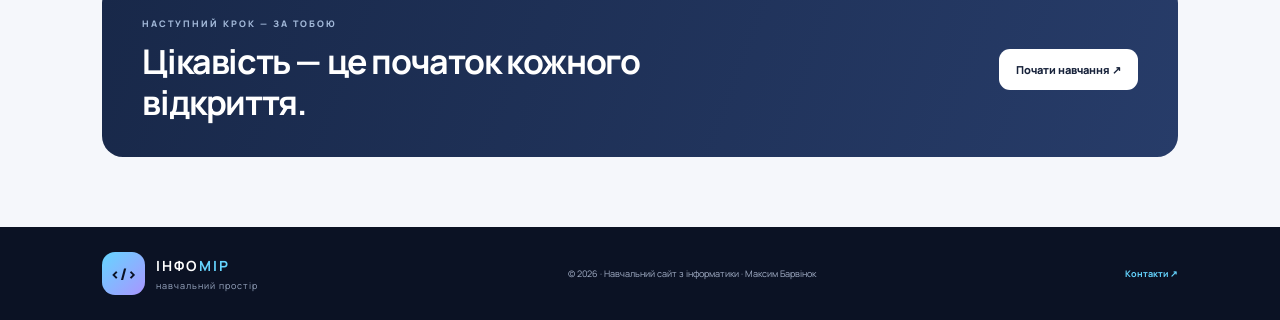
==== commit 308a99c7: "Add files via upload" ====
--- a/index.html
+++ b/index.html
@@ -1,99 +1,44 @@
-<!DOCTYPE html>
+<!doctype html>
 <html lang="uk">
 <head>
-  <meta charset="UTF-8">
-  <meta name="viewport" content="width=device-width, initial-scale=1.0">
-  <meta name="theme-color" content="#0b1224">
-  <meta name="description" content="Навчальні матеріали з інформатики для учнів 5–6 класів. Автор — Максим Барвінок.">
-  <title>Інформатика без меж — Максим Барвінок</title>
-  <link rel="stylesheet" href="style.css">
+<meta charset="utf-8"><meta name="viewport" content="width=device-width, initial-scale=1">
+<meta name="theme-color" content="#0b1224">
+<meta name="description" content="Навчальний сайт з інформатики. Автор — Максим Барвінок.">
+<title>Головна — Максим Барвінок</title><link rel="stylesheet" href="style.css">
 </head>
 <body>
-  <header class="topbar">
-    <a class="brand" href="index.html" aria-label="Головна сторінка">
-      <span class="brand-mark">&lt;/&gt;</span>
-      <span><strong>ІНФО<span>МІР</span></strong><small>навчальний простір</small></span>
-    </a>
-    <nav class="nav" aria-label="Головна навігація">
-      <a class="active" href="index.html">Головна</a>
-      <a href="https://vladordatiy-cloud.github.io/sait-vchutelya/materials.html">Матеріали</a>
-      <a href="https://vladordatiy-cloud.github.io/sait-vchutelya/homework.html">Домашні завдання</a>
-      <a href="https://vladordatiy-cloud.github.io/sait-vchutelya/tests.html">Тести</a>
-      <a href="https://vladordatiy-cloud.github.io/sait-vchutelya/links.html">Посилання</a>
-      <a href="https://vladordatiy-cloud.github.io/sait-vchutelya/contacts.html">Контакти</a>
-    </nav>
-    <button class="menu-toggle" aria-label="Показати меню" onclick="document.querySelector('.nav').classList.toggle('open')">☰</button>
-  </header>
-
-  <main>
-    <section class="hero">
-      <div class="hero-copy">
-        <div class="eyebrow"><span class="dot"></span> ПРОСТІР ДЛЯ ЦИФРОВИХ ІДЕЙ</div>
-        <h1>Інформатика<br> <span>без меж.</span></h1>
-        <p class="lead">Досліджуй. Створюй. Програмуй. Усе для уроків інформатики у 5–6 класах — в одному місці.</p>
-        <div class="hero-actions">
-          <a class="button primary" href="https://vladordatiy-cloud.github.io/sait-vchutelya/materials.html">Переглянути матеріали <span>↗</span></a>
-          <a class="button secondary" href="https://vladordatiy-cloud.github.io/sait-vchutelya/homework.html">До домашніх завдань</a>
-        </div>
-        <div class="hero-meta"><span class="avatar">МБ</span><span>Навчальний сайт<br><strong>Максим Барвінок</strong></span></div>
-      </div>
-      <div class="hero-art" aria-label="Декоративна ілюстрація з кодом">
-        <div class="orbit orbit-one"></div><div class="orbit orbit-two"></div>
-        <div class="code-window">
-          <div class="window-head"><i></i><i></i><i></i><span>my_first_project.py</span></div>
-          <div class="code-lines">
-            <p><b>01</b> <em># Привіт, світ!</em></p>
-            <p><b>02</b> <span>name</span> = <strong>"Учень"</strong></p>
-            <p><b>03</b> <span>print</span>(<strong>"Hello, world!"</strong>)</p>
-            <p><b>04</b></p>
-            <p><b>05</b> <em>➜ Час створювати!</em></p>
-          </div>
-          <div class="code-chip chip-purple">0101</div>
-          <div class="code-chip chip-blue">&lt;/&gt;</div>
-        </div>
-        <div class="floating-card"><span class="float-icon">✦</span><span><strong>Твоя ідея</strong><small>може стати проєктом</small></span></div>
-      </div>
-      <div class="hero-bottom"><span>01 / НАВЧАЙСЯ</span><span>02 / ЕКСПЕРИМЕНТУЙ</span><span>03 / СТВОРЮЙ</span></div>
-    </section>
-
-    <section class="section" id="sections">
-      <div class="section-heading">
-        <div><div class="eyebrow">ТВІЙ НАВЧАЛЬНИЙ НАБІР</div><h2>З чого почнемо?</h2></div>
-        <p>Усе потрібне для навчання — чітко, зручно й під рукою.</p>
-      </div>
-      <div class="cards">
-        <a class="feature-card card-materials" href="https://vladordatiy-cloud.github.io/sait-vchutelya/materials.html">
-          <div class="card-top"><span class="card-icon">▤</span><span class="arrow">↗</span></div>
-          <span class="card-number">01 / ВИВЧАЙ</span><h3>Матеріали та планування</h3><p>Теми уроків, підручники, навчальна програма й календарне планування.</p><span class="card-link">Відкрити розділ <b>→</b></span>
-        </a>
-        <a class="feature-card card-homework" href="https://vladordatiy-cloud.github.io/sait-vchutelya/homework.html">
-          <div class="card-top"><span class="card-icon">✓</span><span class="arrow">↗</span></div>
-          <span class="card-number">02 / ПРАКТИКУЙ</span><h3>Домашні завдання</h3><p>Переглядай завдання та не забувай про терміни виконання.</p><span class="card-link">Переглянути завдання <b>→</b></span>
-        </a>
-        <a class="feature-card card-tests" href="https://vladordatiy-cloud.github.io/sait-vchutelya/tests.html">
-          <div class="card-top"><span class="card-icon">⌁</span><span class="arrow">↗</span></div>
-          <span class="card-number">03 / ПЕРЕВІРЯЙ</span><h3>Тести та вправи</h3><p>Перевіряй знання, тренуй навички й навчайся через інтерактив.</p><span class="card-link">Почати тренування <b>→</b></span>
-        </a>
-        <a class="feature-card card-links" href="https://vladordatiy-cloud.github.io/sait-vchutelya/links.html">
-          <div class="card-top"><span class="card-icon">↗</span><span class="arrow">↗</span></div>
-          <span class="card-number">04 / ДОСЛІДЖУЙ</span><h3>Корисні посилання</h3><p>Освітні платформи, Scratch та ресурси для нових відкриттів.</p><span class="card-link">Знайти ресурси <b>→</b></span>
-        </a>
-      </div>
-    </section>
-
-    <section class="about">
-      <div class="about-symbol">&lt;M/&gt;</div>
-      <div><div class="eyebrow">ТРОХИ ПРО САЙТ</div><h2>Технології стають простішими, коли досліджуєш їх сам.</h2>
-      <p>Я Максим Барвінок. Цей сайт — навчальний простір для учнів 5–6 класів, де зібрано матеріали з інформатики, домашні завдання, тести та корисні ресурси. Обирай тему, пробуй нове й розвивай власні цифрові навички.</p>
-      <a class="text-link" href="https://vladordatiy-cloud.github.io/sait-vchutelya/contacts.html">Зв’язатися зі мною <span>↗</span></a></div>
-    </section>
-
-    <section class="bottom-cta">
-      <div><div class="eyebrow">ГОТОВИЙ ДО НАСТУПНОГО КРОКУ?</div><h2>Твоя наступна ідея починається тут.</h2></div>
-      <a class="button light" href="https://vladordatiy-cloud.github.io/sait-vchutelya/materials.html">Почати навчання <span>↗</span></a>
-    </section>
-  </main>
-
-  <footer><a class="brand footer-brand" href="index.html"><span class="brand-mark">&lt;/&gt;</span><span><strong>ІНФО<span>МІР</span></strong><small>навчальний простір</small></span></a><p>© 2026 · Навчальний сайт з інформатики · Максим Барвінок</p><a href="https://vladordatiy-cloud.github.io/sait-vchutelya/contacts.html">Контакти ↗</a></footer>
-</body>
-</html>
+<header class="topbar"><a class="brand" href="index.html"><span class="brand-mark">&lt;/&gt;</span><span><strong>ІНФО<span>МІР</span></strong><small>навчальний простір</small></span></a>
+<nav class="nav" id="main-nav" aria-label="Основна навігація">
+<a class="active" href="index.html">Головна</a><a class="" href="materials.html">Матеріали</a><a class="" href="homework.html">Домашні завдання</a><a class="" href="tests.html">Тести</a><a class="" href="links.html">Посилання</a><a class="" href="contacts.html">Контакти</a>
+</nav><button class="menu-toggle" aria-label="Відкрити меню" aria-expanded="false" onclick="const n=document.getElementById('main-nav');n.classList.toggle('open');this.setAttribute('aria-expanded',n.classList.contains('open'))">☰</button></header>
+<main>
+<section class="hero">
+  <div class="hero-copy">
+    <div class="eyebrow"><span class="pulse"></span> НАВЧАЛЬНИЙ ПРОСТІР З ІНФОРМАТИКИ</div>
+    <h1>Інформатика<br><span>без меж.</span></h1>
+    <p class="lead">Від першого кліку до власних цифрових проєктів. Матеріали, завдання й корисні ресурси для навчання в одному місці.</p>
+    <div class="hero-actions"><a class="btn btn-primary" href="materials.html">Перейти до матеріалів <span>↗</span></a><a class="btn btn-outline" href="homework.html">Домашні завдання</a></div>
+    <div class="author-line"><span class="avatar">МБ</span><span><small>Автор навчального сайту</small><strong>Максим Барвінок</strong></span></div>
+  </div>
+  <div class="hero-visual" aria-label="Ілюстрація програмування"><div class="glow"></div><div class="orbit orbit-a"></div><div class="orbit orbit-b"></div>
+    <div class="editor"><div class="editor-bar"><span></span><span></span><span></span><label>my_project.py</label></div><div class="editor-code">
+      <p><i>01</i><span class="comment"># Привіт, світ!</span></p><p><i>02</i><b>name</b> = <em>"Учень"</em></p><p><i>03</i><b>print</b>(<em>"Hello, world!"</em>)</p><p><i>04</i></p><p><i>05</i><span class="comment"># Час створювати!</span></p>
+    </div><span class="float-tag tag-code">&lt;/&gt;</span><span class="float-tag tag-star">✦</span></div>
+    <div class="idea-card"><span class="idea-icon">✧</span><span><b>Твоя ідея</b><small>може стати проєктом</small></span></div>
+  </div>
+  <div class="hero-foot"><span>01 / ВИВЧАЙ</span><span>02 / ПРАКТИКУЙ</span><span>03 / СТВОРЮЙ</span></div>
+</section>
+<section class="section">
+  <div class="section-head"><div><div class="eyebrow dark">ТВІЙ НАВЧАЛЬНИЙ НАБІР</div><h2>З чого почнемо?</h2></div><p>Обирай потрібний розділ і рухайся вперед у своєму темпі.</p></div>
+  <div class="tiles">
+    <a class="tile tile-blue" href="materials.html"><div class="tile-top"><span class="tile-icon">▤</span><span class="tile-arrow">↗</span></div><small>01 / ВИВЧАЙ</small><h3>Навчальні матеріали</h3><p>Теми, пояснення, підручники й планування уроків.</p><span class="tile-link">Відкрити розділ <b>→</b></span></a>
+    <a class="tile tile-green" href="homework.html"><div class="tile-top"><span class="tile-icon">✓</span><span class="tile-arrow">↗</span></div><small>02 / ПРАКТИКУЙ</small><h3>Домашні завдання</h3><p>Завдання для самостійної роботи та повторення.</p><span class="tile-link">Переглянути <b>→</b></span></a>
+    <a class="tile tile-purple" href="tests.html"><div class="tile-top"><span class="tile-icon">⌁</span><span class="tile-arrow">↗</span></div><small>03 / ПЕРЕВІРЯЙ</small><h3>Тести й тренування</h3><p>Перевіряй свої знання та закріплюй вивчене.</p><span class="tile-link">Почати тест <b>→</b></span></a>
+    <a class="tile tile-orange" href="links.html"><div class="tile-top"><span class="tile-icon">↗</span><span class="tile-arrow">↗</span></div><small>04 / ДОСЛІДЖУЙ</small><h3>Корисні посилання</h3><p>Освітні сайти, інструменти й платформи для творчості.</p><span class="tile-link">Знайти ресурси <b>→</b></span></a>
+  </div>
+</section>
+<section class="about-band"><div class="about-mark">&lt;M/&gt;</div><div><div class="eyebrow">ПРО ЦЕЙ САЙТ</div><h2>Навчайся сьогодні — створюй завтра.</h2><p>Я Максим Барвінок. Тут зібрані матеріали з інформатики, завдання для практики, тести та ресурси, які допоможуть упевненіше почуватися у цифровому світі.</p><a class="inline-link" href="contacts.html">Зв’язатися зі мною <span>↗</span></a></div></section>
+<section class="cta"><div><div class="eyebrow">НАСТУПНИЙ КРОК — ЗА ТОБОЮ</div><h2>Цікавість — це початок кожного відкриття.</h2></div><a class="btn btn-white" href="materials.html">Почати навчання ↗</a></section>
+</main>
+<footer><a class="brand footer-brand" href="index.html"><span class="brand-mark">&lt;/&gt;</span><span><strong>ІНФО<span>МІР</span></strong><small>навчальний простір</small></span></a><p>© 2026 · Навчальний сайт з інформатики · Максим Барвінок</p><a href="contacts.html">Контакти ↗</a></footer>
+</body></html>
--- a/style.css
+++ b/style.css
@@ -1,6 +1,9 @@
 @import url('https://fonts.googleapis.com/css2?family=Manrope:wght@400;500;600;700;800&display=swap');
-:root{--bg:#0b1224;--panel:#111c33;--text:#f3f6ff;--muted:#9ca9c3;--blue:#65d5ff;--purple:#a78bfa;--line:rgba(255,255,255,.12)}
-*{box-sizing:border-box}html{scroll-behavior:smooth}body{margin:0;background:#f5f7fb;color:#17213a;font-family:Manrope,Arial,sans-serif}a{color:inherit;text-decoration:none}.topbar{height:auto;min-height:82px;padding:18px 6.5%;display:flex;align-items:center;justify-content:space-between;gap:24px;background:var(--bg);color:var(--text);border-bottom:1px solid var(--line)}.brand{display:flex;align-items:center;gap:12px;flex-shrink:0}.brand-mark{display:grid;place-items:center;width:44px;height:44px;border-radius:14px;background:linear-gradient(135deg,#64d8ff,#9b8cff);color:#0b1224;font-weight:800;font-size:17px}.brand strong{display:block;font-size:15px;letter-spacing:2px}.brand strong span{color:var(--blue)}.brand small{display:block;margin-top:3px;font-size:10px;color:#9ca9c3;letter-spacing:1px}.nav{display:flex;align-items:center;gap:clamp(12px,2vw,30px);font-size:12px;color:#b6c1d7}.nav a{transition:.2s}.nav a:hover,.nav .active{color:var(--blue)}.menu-toggle{display:none;background:none;border:1px solid var(--line);color:white;padding:8px 12px;border-radius:10px;font-size:20px}.hero{position:relative;overflow:hidden;background:var(--bg);color:var(--text);padding:90px 8% 35px;min-height:570px;display:grid;grid-template-columns:1fr 1fr;align-items:center;gap:40px}.hero:before{content:"";position:absolute;width:520px;height:520px;border-radius:50%;background:#3151a5;filter:blur(150px);opacity:.22;right:4%;top:-140px}.hero-copy,.hero-art{position:relative;z-index:1}.eyebrow{font-size:10px;letter-spacing:2.2px;font-weight:800;color:#7285a9;display:flex;align-items:center;gap:9px}.hero .eyebrow{color:#9baed0}.dot{width:7px;height:7px;border-radius:50%;background:var(--blue);box-shadow:0 0 14px var(--blue)}h1{font-size:clamp(46px,6vw,76px);letter-spacing:-4px;line-height:1.06;margin:24px 0 20px;font-weight:800}h1 span{color:var(--blue)}.lead{max-width:490px;font-size:15px;line-height:1.9;color:#aebbd3}.hero-actions{display:flex;flex-wrap:wrap;gap:12px;margin-top:30px}.button{display:inline-flex;align-items:center;justify-content:center;gap:22px;padding:14px 18px;border-radius:12px;font-size:12px;font-weight:800;transition:transform .2s,box-shadow .2s}.button:hover{transform:translateY(-3px)}.primary{background:var(--blue);color:#091226;box-shadow:0 8px 30px #65d5ff20}.secondary{border:1px solid #ffffff2b;color:#e8efff}.hero-meta{display:flex;align-items:center;gap:12px;margin-top:34px;color:#aab8d2;font-size:10px;line-height:1.7}.hero-meta strong{color:#fff;font-size:12px}.avatar{display:grid;place-items:center;width:38px;height:38px;border-radius:50%;background:#24395f;color:var(--blue);font-weight:800}.hero-art{min-height:340px;display:grid;place-items:center}.orbit{position:absolute;border:1px solid #7e95d52b;border-radius:50%;width:370px;height:370px}.orbit-two{width:450px;height:450px;border-style:dashed;opacity:.55}.code-window{position:relative;width:min(100%,390px);background:#111c32;border:1px solid #ffffff20;border-radius:18px;box-shadow:0 28px 90px #0007;transform:rotate(-3deg);overflow:visible}.window-head{height:47px;display:flex;align-items:center;gap:6px;padding:0 16px;border-bottom:1px solid #ffffff12}.window-head i{width:7px;height:7px;border-radius:50%;background:#657594}.window-head i:first-child{background:#ff7b86}.window-head i:nth-child(2){background:#ffca68}.window-head i:nth-child(3){background:#6ee7b7}.window-head span{margin-left:12px;color:#8b9ab8;font-size:10px}.code-lines{padding:24px 22px 28px;font-family:Consolas,monospace;font-size:12px;line-height:2.5}.code-lines p{margin:0;color:#dce6fa}.code-lines b{color:#657594;font-weight:400;margin-right:14px}.code-lines em{color:#7189a9;font-style:normal}.code-lines span{color:#83d9ff}.code-lines strong{color:#c5a7ff;font-weight:500}.code-chip{position:absolute;display:grid;place-items:center;border-radius:13px;font-weight:800;box-shadow:0 12px 30px #0004}.chip-purple{right:-20px;top:25px;width:55px;height:55px;background:#a78bfa;color:#16152d;transform:rotate(12deg)}.chip-blue{left:-24px;bottom:22px;width:62px;height:62px;background:#65d5ff;color:#0b1224;font-size:20px;transform:rotate(-10deg)}.floating-card{position:absolute;right:-4%;bottom:4%;display:flex;align-items:center;gap:12px;padding:13px 17px;border:1px solid #ffffff1d;border-radius:15px;background:#182640;box-shadow:0 15px 40px #0005}.float-icon{display:grid;place-items:center;width:35px;height:35px;border-radius:10px;background:#2b3157;color:#c6b4ff;font-size:21px}.floating-card strong,.floating-card small{display:block}.floating-card strong{font-size:11px}.floating-card small{font-size:9px;color:#9ca9c3;margin-top:4px}.hero-bottom{grid-column:1/-1;display:flex;justify-content:space-between;margin-top:42px;padding-top:20px;border-top:1px solid var(--line);font-size:9px;letter-spacing:1.6px;color:#7686a5}.section{padding:85px 8% 95px}.section-heading{display:flex;align-items:end;justify-content:space-between;gap:24px;margin-bottom:32px}.section h2,.about h2,.bottom-cta h2{font-size:clamp(28px,3.2vw,42px);line-height:1.2;letter-spacing:-1.5px;margin:12px 0 0}.section-heading p{max-width:310px;color:#74809a;font-size:12px;line-height:1.8}.cards{display:grid;grid-template-columns:repeat(4,1fr);gap:16px}.feature-card{display:flex;flex-direction:column;min-height:280px;padding:22px;border-radius:18px;background:white;border:1px solid #e7ebf3;box-shadow:0 10px 30px #17213a06;transition:transform .2s,box-shadow .2s}.feature-card:hover{transform:translateY(-6px);box-shadow:0 20px 40px #17213a12}.card-top{display:flex;justify-content:space-between;align-items:center;margin-bottom:28px}.card-icon{display:grid;place-items:center;width:42px;height:42px;border-radius:13px;font-size:20px;background:#e8f8ff;color:#1685b0}.arrow{font-size:17px;color:#8b96ac}.card-number{font-size:9px;letter-spacing:1.5px;font-weight:800;color:#8995ac}.feature-card h3{font-size:17px;line-height:1.4;margin:12px 0}.feature-card p{font-size:11px;line-height:1.8;color:#7a859a;margin:0 0 24px}.card-link{display:flex;justify-content:space-between;align-items:center;margin-top:auto;font-size:10px;font-weight:800}.card-link b{font-size:17px;color:#318db6}.card-homework .card-icon{background:#e9fbf3;color:#159568}.card-tests .card-icon{background:#f0edff;color:#7d60d8}.card-links .card-icon{background:#fff3df;color:#c47a14}.about{display:grid;grid-template-columns:200px 1fr;gap:48px;align-items:center;padding:65px 12%;background:#eaf0fa}.about-symbol{display:grid;place-items:center;width:165px;height:165px;border-radius:42px;background:linear-gradient(145deg,#15264b,#354f85);color:#65d5ff;font-family:Consolas,monospace;font-size:35px;font-weight:800;box-shadow:18px 18px 0 #d1def3}.about h2{max-width:700px;font-size:clamp(25px,3vw,36px)}.about p{max-width:720px;color:#68758e;font-size:12px;line-height:2;margin:18px 0}.text-link{display:inline-flex;gap:20px;align-items:center;font-size:11px;font-weight:800;color:#2e6f9b}.bottom-cta{margin:75px 8%;padding:38px 42px;border-radius:22px;background:linear-gradient(110deg,#182849,#273c69);color:white;display:flex;align-items:center;justify-content:space-between;gap:24px}.bottom-cta .eyebrow{color:#9bb4d7}.bottom-cta h2{max-width:500px;font-size:clamp(24px,3vw,34px)}.light{background:white;color:#15213a;white-space:nowrap}footer{display:flex;align-items:center;justify-content:space-between;gap:20px;padding:28px 8%;background:#0b1224;color:#a4b0c8;font-size:10px}footer p{margin:0;text-align:center}.footer-brand strong{color:#fff}footer>a:last-child{color:var(--blue);font-weight:700;white-space:nowrap}
-@media(max-width:1000px){.topbar{padding:16px 5%}.nav{gap:12px;font-size:10px}.hero{padding-left:6%;padding-right:6%}.cards{grid-template-columns:repeat(2,1fr)}.feature-card{min-height:250px}.section{padding-left:6%;padding-right:6%}}
-@media(max-width:700px){.topbar{position:relative}.menu-toggle{display:block}.nav{display:none;position:absolute;z-index:5;top:75px;left:0;right:0;padding:20px 6%;background:#111c33;flex-direction:column;align-items:stretch;font-size:13px}.nav.open{display:flex}.nav a{padding:8px 0}.hero{grid-template-columns:1fr;padding:60px 7% 28px;gap:15px}.hero-art{min-height:300px;margin:0 8px}.orbit{width:280px;height:280px}.orbit-two{width:330px;height:330px}.code-window{max-width:340px}.floating-card{right:-2%;bottom:0}.hero-bottom{gap:10px;font-size:7px;letter-spacing:.8px}.section{padding:60px 6%}.section-heading{display:block}.section-heading p{margin-top:14px}.cards{gap:10px}.feature-card{padding:16px;min-height:260px}.feature-card h3{font-size:15px}.about{grid-template-columns:1fr;gap:32px;padding:50px 8%}.about-symbol{width:115px;height:115px;border-radius:30px;font-size:27px}.bottom-cta{margin:45px 5%;padding:28px 24px;align-items:flex-start;flex-direction:column}.bottom-cta .button{width:100%}footer{padding:25px 6%;flex-wrap:wrap}footer p{order:3;width:100%;text-align:left}}
-@media(max-width:380px){.cards{grid-template-columns:1fr}.feature-card{min-height:230px}.hero-actions .button{width:100%}h1{letter-spacing:-2px}}
+:root{--navy:#0b1224;--navy2:#111d35;--ink:#18233b;--muted:#74809a;--blue:#65d5ff;--purple:#a78bfa;--line:#e5eaf3;--paper:#f5f7fb}*{box-sizing:border-box}html{scroll-behavior:smooth}body{margin:0;background:var(--paper);color:var(--ink);font-family:Manrope,Arial,sans-serif}a{color:inherit;text-decoration:none}button,input,textarea,select{font:inherit}.topbar{position:relative;z-index:10;display:flex;align-items:center;justify-content:space-between;gap:24px;padding:16px 6.5%;min-height:82px;background:var(--navy);color:#f5f7ff;border-bottom:1px solid #ffffff16}.brand{display:flex;align-items:center;gap:11px;flex-shrink:0}.brand-mark{display:grid;place-items:center;width:43px;height:43px;border-radius:13px;background:linear-gradient(135deg,var(--blue),#a995ff);color:#0b1224;font-weight:800;font-size:16px}.brand strong{display:block;font-size:14px;letter-spacing:2px}.brand strong span{color:var(--blue)}.brand small{display:block;margin-top:4px;font-size:9px;letter-spacing:1px;color:#9ba9c3}.nav{display:flex;align-items:center;gap:clamp(10px,1.8vw,27px);font-size:11px;color:#b7c3d9}.nav a{transition:color .2s}.nav a:hover,.nav a.active{color:var(--blue)}.menu-toggle{display:none;border:1px solid #ffffff2a;border-radius:10px;padding:8px 12px;background:transparent;color:white;font-size:20px}.hero{position:relative;overflow:hidden;display:grid;grid-template-columns:1fr 1fr;align-items:center;gap:38px;min-height:570px;padding:78px 8% 32px;background:var(--navy);color:#f4f7ff}.hero:before{content:"";position:absolute;width:520px;height:520px;right:0;top:-180px;border-radius:50%;background:#3654a6;filter:blur(140px);opacity:.25}.hero-copy,.hero-visual{position:relative;z-index:1}.eyebrow{display:flex;align-items:center;gap:9px;color:#9eafcf;font-size:9px;font-weight:800;letter-spacing:2px}.eyebrow.dark{color:#7786a2}.pulse{width:7px;height:7px;border-radius:50%;background:var(--blue);box-shadow:0 0 13px var(--blue)}h1{margin:24px 0 18px;font-size:clamp(45px,6vw,75px);line-height:1.07;letter-spacing:-3.5px;font-weight:800}h1 span{color:var(--blue)}.lead{max-width:480px;color:#acbad3;font-size:14px;line-height:1.9}.hero-actions{display:flex;flex-wrap:wrap;gap:11px;margin-top:27px}.btn{display:inline-flex;justify-content:center;align-items:center;gap:18px;padding:13px 17px;border:0;border-radius:11px;font-size:11px;font-weight:800;cursor:pointer;transition:transform .2s,box-shadow .2s}.btn:hover{transform:translateY(-2px)}.btn-primary{background:var(--blue);color:#0b1224;box-shadow:0 8px 24px #65d5ff1c}.btn-outline{border:1px solid #ffffff2e;color:#f2f6ff;background:transparent}.btn-white{background:white;color:var(--ink);white-space:nowrap}.author-line{display:flex;align-items:center;gap:11px;margin-top:30px}.avatar{display:grid;place-items:center;width:38px;height:38px;border-radius:50%;background:#23395e;color:var(--blue);font-size:11px;font-weight:800}.author-line small,.author-line strong{display:block}.author-line small{color:#91a2c0;font-size:9px}.author-line strong{margin-top:3px;font-size:11px}.hero-visual{min-height:320px;display:grid;place-items:center}.glow{position:absolute;width:270px;height:270px;border-radius:50%;background:#5265d0;filter:blur(90px);opacity:.25}.orbit{position:absolute;width:340px;height:340px;border:1px solid #93a9e32b;border-radius:50%}.orbit-b{width:420px;height:420px;border-style:dashed;opacity:.6}.editor{position:relative;width:min(100%,390px);border:1px solid #ffffff20;border-radius:17px;background:#111c32;box-shadow:0 28px 80px #0006;transform:rotate(-3deg);overflow:visible}.editor-bar{height:45px;display:flex;align-items:center;gap:6px;padding:0 15px;border-bottom:1px solid #ffffff12}.editor-bar>span{width:7px;height:7px;border-radius:50%;background:#74839d}.editor-bar>span:first-child{background:#ff818c}.editor-bar>span:nth-child(2){background:#ffcc70}.editor-bar>span:nth-child(3){background:#6de2ad}.editor-bar label{margin-left:10px;color:#93a1bb;font-size:10px}.editor-code{padding:23px 19px 28px;font:12px/2.5 Consolas,monospace;color:#e0e9fa}.editor-code p{margin:0}.editor-code i{display:inline-block;width:32px;color:#647695;font-style:normal}.editor-code .comment{color:#7c91b3}.editor-code b{color:#7ddcff;font-weight:500}.editor-code em{color:#c6a8ff;font-style:normal}.float-tag{position:absolute;display:grid;place-items:center;border-radius:13px;box-shadow:0 12px 28px #0004;font-weight:800}.tag-code{left:-24px;bottom:20px;width:58px;height:58px;background:var(--blue);color:var(--navy);font-size:19px;transform:rotate(-10deg)}.tag-star{right:-19px;top:22px;width:51px;height:51px;background:var(--purple);color:#20183c;font-size:24px;transform:rotate(12deg)}.idea-card{position:absolute;right:-3%;bottom:1%;display:flex;align-items:center;gap:10px;padding:12px 15px;border:1px solid #ffffff20;border-radius:14px;background:#182743;box-shadow:0 12px 30px #0004}.idea-icon{display:grid;place-items:center;width:34px;height:34px;border-radius:10px;background:#30365e;color:#d0c1ff;font-size:20px}.idea-card b,.idea-card small{display:block}.idea-card b{font-size:10px}.idea-card small{margin-top:4px;color:#9eacc5;font-size:9px}.hero-foot{grid-column:1/-1;display:flex;justify-content:space-between;gap:12px;margin-top:28px;padding-top:18px;border-top:1px solid #ffffff1c;color:#7889a9;font-size:8px;letter-spacing:1.5px}.section{padding:78px 8% 90px}.section-head{display:flex;align-items:end;justify-content:space-between;gap:25px;margin-bottom:30px}.section h2,.about-band h2,.cta h2,.quiz-intro h2,.contact-copy h2{margin:11px 0 0;font-size:clamp(28px,3vw,40px);letter-spacing:-1.4px;line-height:1.2}.section-head>p{max-width:320px;margin:0;color:var(--muted);font-size:11px;line-height:1.9}.tiles{display:grid;grid-template-columns:repeat(4,1fr);gap:15px}.tile{display:flex;flex-direction:column;min-height:275px;padding:21px;border:1px solid #e7ebf3;border-radius:17px;background:#fff;box-shadow:0 10px 30px #14213d06;transition:transform .2s,box-shadow .2s}.tile:hover{transform:translateY(-5px);box-shadow:0 20px 40px #14213d12}.tile-top{display:flex;align-items:center;justify-content:space-between;margin-bottom:25px}.tile-icon{display:grid;place-items:center;width:41px;height:41px;border-radius:12px;background:#e6f8ff;color:#1688b5;font-size:20px}.tile-arrow{color:#8b96ab;font-size:17px}.tile>small{font-size:8px;letter-spacing:1.5px;font-weight:800;color:#8794aa}.tile h3{margin:11px 0;font-size:16px;line-height:1.4}.tile p{margin:0 0 22px;color:#7a8599;font-size:10px;line-height:1.8}.tile-link{display:flex;align-items:center;justify-content:space-between;margin-top:auto;font-size:10px;font-weight:800}.tile-link b{color:#258cb5;font-size:16px}.tile-green .tile-icon{background:#e7fbf2;color:#159568}.tile-purple .tile-icon{background:#f0edff;color:#7e60d7}.tile-orange .tile-icon{background:#fff2df;color:#c47a14}.about-band{display:grid;grid-template-columns:160px 1fr;gap:43px;align-items:center;padding:60px 12%;background:#eaf0fa}.about-mark{display:grid;place-items:center;width:140px;height:140px;border-radius:35px;background:linear-gradient(145deg,#15264b,#354f85);box-shadow:16px 16px 0 #d1def3;color:var(--blue);font:800 30px Consolas,monospace}.about-band h2{max-width:720px;font-size:clamp(25px,3vw,35px)}.about-band p{max-width:720px;color:#68758e;font-size:11px;line-height:2}.inline-link{display:inline-flex;gap:17px;color:#2e6f9b;font-size:10px;font-weight:800}.cta{display:flex;align-items:center;justify-content:space-between;gap:25px;margin:70px 8%;padding:35px 40px;border-radius:21px;background:linear-gradient(110deg,#182849,#273c69);color:white}.cta .eyebrow{color:#a2b8d8}.cta h2{max-width:530px;font-size:clamp(24px,3vw,34px)}footer{display:flex;align-items:center;justify-content:space-between;gap:20px;padding:25px 8%;background:var(--navy);color:#a4b0c8;font-size:9px}footer p{margin:0;text-align:center}.footer-brand strong{color:#fff}footer>a:last-child{color:var(--blue);font-weight:700;white-space:nowrap}
+/* Interior pages */
+.page-hero{padding:64px 8% 35px;background:var(--navy);color:#f5f7ff}.page-hero h1{font-size:clamp(40px,5.5vw,64px);margin:20px 0 14px}.page-hero h1 span{color:var(--blue)}.page-hero>p{max-width:620px;color:#aebbd3;font-size:13px;line-height:1.9}.breadcrumbs{display:flex;gap:10px;align-items:center;margin-top:25px;color:#8798b8;font-size:10px}.breadcrumbs a{color:var(--blue)}.inner-section{padding-top:55px;min-height:400px}.resource-grid{display:grid;grid-template-columns:repeat(3,1fr);gap:15px}.resource{padding:22px;border:1px solid var(--line);border-radius:16px;background:#fff}.resource-icon{display:grid;place-items:center;width:43px;height:43px;border-radius:13px;font-weight:800;font-size:12px}.resource-icon.blue{background:#e4f7ff;color:#1989b6}.resource-icon.purple{background:#f0eaff;color:#7e60d7}.resource-icon.green{background:#e5f9ef;color:#188c62}.resource-icon.orange{background:#fff1dc;color:#b87312}.resource-label{margin-top:22px;color:#8490a6;font-size:8px;font-weight:800;letter-spacing:1.5px}.resource h3{margin:9px 0;font-size:15px}.resource p{min-height:57px;color:#7a8599;font-size:10px;line-height:1.8}.resource>a{display:inline-block;margin-top:9px;color:#247ba4;font-size:10px;font-weight:800}.note-box{display:flex;gap:13px;margin-top:24px;padding:18px 20px;border:1px solid #dce7f5;border-radius:14px;background:#edf5ff}.note-box>span{font-size:22px;color:#3989b8}.note-box b{font-size:11px}.note-box p{margin:5px 0 0;color:#68758e;font-size:10px;line-height:1.8}.task-panel{padding:25px;border:1px solid var(--line);border-radius:18px;background:white}.task-toolbar{display:flex;justify-content:space-between;align-items:center;gap:15px}.task-toolbar b,.task-toolbar small{display:block}.task-toolbar b{font-size:13px}.task-toolbar small{margin-top:5px;color:var(--muted);font-size:10px}.progress-label{color:#267ca4;font-size:10px;font-weight:800;white-space:nowrap}.progress-track,.mini-track{height:6px;border-radius:99px;background:#e9edf5;overflow:hidden}.progress-track{margin:20px 0 8px}.progress-track span,.mini-track span{display:block;width:0;height:100%;border-radius:99px;background:linear-gradient(90deg,#65d5ff,#9f91ff);transition:width .25s}.task-row{position:relative;display:flex;align-items:center;gap:13px;padding:18px 4px;border-bottom:1px solid #edf0f6;cursor:pointer}.task-row:last-child{border-bottom:0}.task-row input{position:absolute;opacity:0;width:1px;height:1px}.task-check{display:grid;place-items:center;flex-shrink:0;width:22px;height:22px;border:1.5px solid #c9d2e2;border-radius:7px;color:white}.task-row input:checked+.task-check{background:#279f78;border-color:#279f78}.task-row input:checked+.task-check:after{content:"✓";font-size:13px}.task-content{flex:1}.task-content b,.task-content small{display:block}.task-content b{font-size:11px}.task-content small{margin-top:5px;color:#7a8599;font-size:10px;line-height:1.6}.task-row.completed .task-content b{text-decoration:line-through;color:#8994a8}.task-tag{padding:6px 8px;border-radius:7px;background:#eaf7ff;color:#3182a8;font-size:8px;font-weight:800;white-space:nowrap}.green-tag{background:#e6f9ef;color:#208a60}.purple-tag{background:#f0ebff;color:#785fd0}.orange-tag{background:#fff2df;color:#b87819}.two-col-info{display:grid;grid-template-columns:1fr 1fr;gap:15px;margin-top:20px}.info-card{padding:22px;border:1px solid var(--line);border-radius:15px;background:#fff}.info-symbol{color:#2789b3;font-size:22px}.info-card h3{margin:10px 0;font-size:13px}.info-card p,.disclaimer{color:#7a8599;font-size:10px;line-height:1.8}.disclaimer{margin-top:22px}.quiz-section{max-width:900px;margin:auto}.quiz-intro{max-width:650px;margin:0 auto 28px;text-align:center}.quiz-intro .eyebrow{justify-content:center}.quiz-intro p{color:var(--muted);font-size:11px;line-height:1.8}.quiz-card,.quiz-result{max-width:700px;margin:auto;padding:28px;border:1px solid var(--line);border-radius:19px;background:#fff;box-shadow:0 14px 40px #17213a08}.quiz-progress{display:flex;align-items:center;gap:18px;color:#8290a8;font-size:8px;font-weight:800;letter-spacing:1px}.mini-track{flex:1}.quiz-card h3{margin:25px 0;font-size:20px;line-height:1.5}.answers{display:grid;gap:10px}.answer{display:flex;align-items:center;gap:12px;width:100%;padding:13px;text-align:left;border:1px solid #e4e9f2;border-radius:11px;background:#fbfcfe;color:#26334d;font-size:11px;cursor:pointer;transition:.15s}.answer:hover:not(:disabled){border-color:#76cbed;background:#f2fbff}.answer-letter{display:grid;place-items:center;flex-shrink:0;width:28px;height:28px;border-radius:8px;background:#edf1f8;color:#66738d;font-size:10px;font-weight:800}.answer.correct{border-color:#6bd0a6;background:#edfbf4}.answer.correct .answer-letter{background:#269e72;color:#fff}.answer.incorrect{border-color:#f0a5a5;background:#fff3f3}.answer.incorrect .answer-letter{background:#d95e65;color:#fff}.quiz-controls{display:flex;align-items:center;justify-content:space-between;gap:15px;margin-top:23px}.quiz-controls>span{color:#75829a;font-size:10px;line-height:1.6}.btn:disabled{opacity:.45;cursor:not-allowed;transform:none}.quiz-result{text-align:center;padding:42px 28px}.quiz-result[hidden],.quiz-card[hidden]{display:none}.result-icon{display:grid;place-items:center;width:58px;height:58px;margin:0 auto 20px;border-radius:18px;background:#e6f8ff;color:#2489b2;font-size:27px}.quiz-result p{margin:15px auto 25px;max-width:420px;color:#74809a;font-size:12px;line-height:1.8}
+/* Contacts */
+.contact-layout{display:grid;grid-template-columns:.85fr 1.15fr;gap:45px;align-items:start}.contact-copy h2{font-size:35px}.contact-copy>p{color:#74809a;font-size:12px;line-height:2}.contact-feature{display:flex;gap:12px;align-items:center;margin-top:22px}.contact-feature>span{display:grid;place-items:center;width:40px;height:40px;border-radius:12px;background:#e6f8ff;color:#2186af;font-size:19px}.contact-feature b,.contact-feature small{display:block}.contact-feature b{font-size:11px}.contact-feature small{margin-top:4px;color:#7a8599;font-size:10px}.contact-note{margin-top:25px;padding:13px 15px;border-left:3px solid #65bfe5;background:#edf5ff;color:#697891;font-size:10px;line-height:1.8}.contact-form{padding:25px;border:1px solid var(--line);border-radius:17px;background:white;box-shadow:0 12px 35px #17213a07}.form-heading{display:flex;gap:12px;align-items:center;margin-bottom:22px}.form-icon{display:grid;place-items:center;width:43px;height:43px;border-radius:13px;background:#e5f8ff;color:#208ab7;font-size:20px}.form-heading h3{margin:0;font-size:15px}.form-heading p{margin:5px 0 0;color:#7a8599;font-size:10px;line-height:1.6}.contact-form label{display:block;margin:15px 0 7px;font-size:10px;font-weight:800}.contact-form input,.contact-form textarea,.contact-form select{width:100%;padding:12px 13px;border:1px solid #e0e6f0;border-radius:9px;background:#fbfcfe;color:#26334d;font-size:11px;outline:none}.contact-form input:focus,.contact-form textarea:focus,.contact-form select:focus{border-color:#6ac9ee;box-shadow:0 0 0 3px #65d5ff20}.contact-form textarea{resize:vertical}.contact-form .btn{margin-top:18px}.form-help{color:#8590a4;font-size:9px;line-height:1.7}
+@media(max-width:1000px){.topbar{padding:15px 5%}.nav{gap:11px;font-size:9px}.hero{padding-left:6%;padding-right:6%}.tiles{grid-template-columns:repeat(2,1fr)}.section{padding-left:6%;padding-right:6%}.resource-grid{grid-template-columns:repeat(2,1fr)}.contact-layout{gap:25px}}
+@media(max-width:700px){.topbar{padding:14px 5%}.menu-toggle{display:block}.nav{display:none;position:absolute;top:72px;left:0;right:0;padding:18px 6%;background:#111d35;flex-direction:column;align-items:stretch;font-size:12px;box-shadow:0 15px 25px #0003}.nav.open{display:flex}.nav a{padding:9px 0}.hero{grid-template-columns:1fr;padding:55px 7% 25px;gap:10px}.hero-visual{min-height:285px;margin:0 8px}.orbit{width:275px;height:275px}.orbit-b{width:330px;height:330px}.editor{max-width:335px}.idea-card{right:-2%;bottom:0}.hero-foot{font-size:7px;letter-spacing:.7px}.section{padding:55px 6%}.section-head{display:block}.section-head>p{margin-top:13px}.tiles{gap:10px}.tile{padding:16px;min-height:255px}.tile h3{font-size:14px}.about-band{grid-template-columns:1fr;gap:28px;padding:45px 8%}.about-mark{width:105px;height:105px;border-radius:28px;font-size:25px}.cta{margin:45px 5%;padding:27px 23px;align-items:stretch;flex-direction:column}.cta .btn{width:100%}footer{padding:23px 6%;flex-wrap:wrap}footer p{order:3;width:100%;text-align:left}.page-hero{padding:48px 7% 30px}.page-hero h1{letter-spacing:-2px}.inner-section{padding-top:40px}.resource-grid{grid-template-columns:1fr}.resource p{min-height:0}.task-panel{padding:16px}.task-toolbar{align-items:flex-start;flex-direction:column}.task-row{gap:10px}.task-content small{font-size:9px}.task-tag{font-size:7px;padding:5px}.two-col-info{grid-template-columns:1fr}.quiz-card{padding:19px}.quiz-card h3{font-size:17px}.quiz-controls{align-items:flex-start;flex-direction:column}.quiz-controls .btn{width:100%}.contact-layout{grid-template-columns:1fr}.contact-copy h2{font-size:29px}.contact-form{padding:19px}}
+@media(max-width:390px){.tiles{grid-template-columns:1fr}.tile{min-height:225px}.hero-actions .btn{width:100%}.task-tag{display:none}.task-row{align-items:flex-start}.task-check{margin-top:1px}h1{letter-spacing:-2px}}
